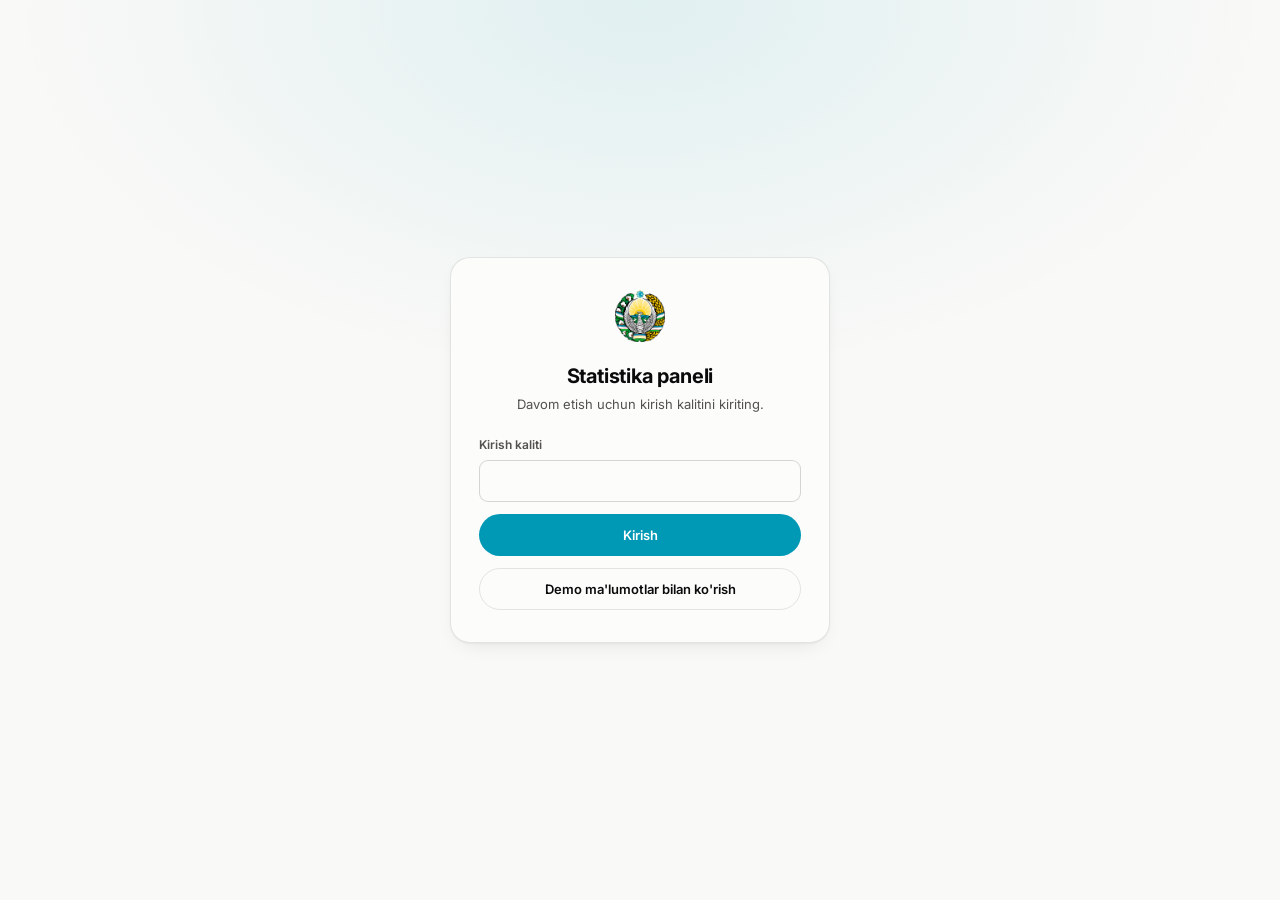
==== dashboard.html @ fc7d7a91 "Add dashboard HTML template for youth statistics panel" ====
<!DOCTYPE html>
<html lang="uz" data-theme="light">
<head>
  <meta charset="UTF-8" />
  <meta name="viewport" content="width=device-width, initial-scale=1.0" />
  <meta name="robots" content="noindex, nofollow" />
  <title>Statistika - Baliqchi tumani iqtidorli yoshlar</title>

  <link rel="preconnect" href="https://fonts.googleapis.com" />
  <link rel="preconnect" href="https://fonts.gstatic.com" crossorigin />
  <link href="https://fonts.googleapis.com/css2?family=Inter:wght@400;500;600;700&display=swap" rel="stylesheet" />

  <link rel="stylesheet" href="assets/dashboard.css" />
</head>
<body>

<!-- ================= KALIT SO'RASH ================= -->
<div id="gate" class="gate" hidden>
  <form id="gate-form" class="gate-card">
    <img src="assets/emblem-of-uzbekistan.png" alt="" class="gate-emblem" />
    <h1 class="gate-title">Statistika paneli</h1>
    <p class="gate-sub">Davom etish uchun kirish kalitini kiriting.</p>
    <label class="gate-label" for="gate-key">Kirish kaliti</label>
    <input id="gate-key" type="password" class="gate-input" autocomplete="current-password" required />
    <p id="gate-error" class="gate-error" hidden>Kalit noto'g'ri.</p>
    <button type="submit" class="btn btn-primary gate-btn">Kirish</button>
    <button type="button" id="gate-demo" class="btn btn-ghost gate-btn">Demo ma'lumotlar bilan ko'rish</button>
  </form>
</div>

<!-- ================= PANEL ================= -->
<div id="app" hidden>

  <header class="topbar">
    <div class="shell topbar-inner">
      <a class="brand" href="index.html">
        <img src="assets/emblem-of-uzbekistan.png" alt="" class="brand-emblem" />
        <span class="brand-text">
          <span class="brand-name">Baliqchi tumani hokimligi</span>
          <span class="brand-sub">Iqtidorli yoshlar - statistika</span>
        </span>
      </a>

      <div class="topbar-actions">
        <span id="demo-badge" class="badge badge-warn" hidden>
          <svg viewBox="0 0 24 24" aria-hidden="true"><path d="M12 9v4M12 17h.01M10.3 3.9 1.8 18a2 2 0 0 0 1.7 3h17a2 2 0 0 0 1.7-3L13.7 3.9a2 2 0 0 0-3.4 0z"/></svg>
          Demo ma'lumotlar
        </span>
        <span id="sync" class="sync" aria-live="polite"></span>
        <button id="refresh" class="btn btn-ghost btn-icon" title="Yangilash" aria-label="Ma'lumotlarni yangilash">
          <svg viewBox="0 0 24 24" aria-hidden="true"><path d="M21 12a9 9 0 1 1-2.64-6.36M21 3v6h-6"/></svg>
        </button>
        <button id="theme" class="btn btn-ghost btn-icon" title="Mavzu" aria-label="Yorug'/qorong'i mavzu">
          <svg class="icon-sun" viewBox="0 0 24 24" aria-hidden="true"><circle cx="12" cy="12" r="4.2"/><path d="M12 2v2.2M12 19.8V22M2 12h2.2M19.8 12H22M4.9 4.9l1.6 1.6M17.5 17.5l1.6 1.6M19.1 4.9l-1.6 1.6M6.5 17.5l-1.6 1.6"/></svg>
          <svg class="icon-moon" viewBox="0 0 24 24" aria-hidden="true"><path d="M20.5 14.3A8.5 8.5 0 0 1 9.7 3.5a8.5 8.5 0 1 0 10.8 10.8z"/></svg>
        </button>
      </div>
    </div>
  </header>

  <!-- ===== FILTRLAR: bitta qator, hamma narsani qamrab oladi ===== -->
  <div class="filterbar">
    <div class="shell filterbar-inner">
      <div class="filter-group filter-range" role="group" aria-label="Davr">
        <button class="chip" data-range="all" aria-pressed="true">Butun davr</button>
        <button class="chip" data-range="7" aria-pressed="false">7 kun</button>
        <button class="chip" data-range="30" aria-pressed="false">30 kun</button>
        <button class="chip" data-range="90" aria-pressed="false">90 kun</button>
        <button class="chip" data-range="mtd" aria-pressed="false">Shu oy</button>
      </div>

      <label class="field">
        <span class="field-label">Sertifikat</span>
        <select id="f-cert" class="select"><option value="">Hammasi</option></select>
      </label>

      <label class="field">
        <span class="field-label">Til</span>
        <select id="f-lang" class="select"><option value="">Hammasi</option></select>
      </label>

      <label class="field">
        <span class="field-label">Sinf</span>
        <select id="f-grade" class="select"><option value="">Hammasi</option></select>
      </label>

      <label class="field">
        <span class="field-label">Maktab</span>
        <select id="f-school" class="select"><option value="">Hammasi</option></select>
      </label>

      <label class="field field-search">
        <span class="field-label">Qidiruv</span>
        <input id="f-search" class="input" type="search" placeholder="Ism yoki telefon" />
      </label>

      <button id="f-reset" class="btn btn-ghost btn-reset" hidden>Filtrlarni tozalash</button>
    </div>
  </div>

  <main class="shell main">

    <!-- ===== HOLATLAR ===== -->
    <div id="state-loading" class="state" hidden>
      <div class="spinner" aria-hidden="true"></div>
      <p>Ma'lumotlar yuklanmoqda…</p>
    </div>

    <div id="state-error" class="state state-error" hidden>
      <svg viewBox="0 0 24 24" class="state-icon" aria-hidden="true"><circle cx="12" cy="12" r="10"/><path d="M12 7v6M12 16.5h.01"/></svg>
      <p class="state-title">Ma'lumotlarni olib bo'lmadi</p>
      <p id="error-detail" class="state-sub"></p>
      <div class="state-actions">
        <button id="error-retry" class="btn btn-primary">Qayta urinish</button>
        <button id="error-demo" class="btn btn-ghost">Demo ma'lumotlar</button>
      </div>
    </div>

    <div id="state-empty" class="state" hidden>
      <svg viewBox="0 0 24 24" class="state-icon" aria-hidden="true"><path d="M3 7h18M3 12h18M3 17h10"/></svg>
      <p class="state-title">Hozircha ariza yo'q</p>
      <p class="state-sub">Forma to'ldirilgach, natijalar shu yerda paydo bo'ladi.</p>
    </div>

    <div id="state-nomatch" class="state" hidden>
      <svg viewBox="0 0 24 24" class="state-icon" aria-hidden="true"><circle cx="11" cy="11" r="7"/><path d="M20 20l-3.5-3.5"/></svg>
      <p class="state-title">Filtrga mos ariza topilmadi</p>
      <p class="state-sub">Shartlarni kengaytirib ko'ring.</p>
    </div>

    <!-- ===== KONTENT ===== -->
    <div id="content" hidden>

      <!-- Hero + KPI -->
      <section class="kpi-row" aria-label="Asosiy ko'rsatkichlar">
        <div class="card hero-card">
          <p class="stat-label">Jami arizalar</p>
          <p id="hero-value" class="hero-figure">0</p>
          <p id="hero-note" class="stat-note"></p>
        </div>
        <div class="card stat-card">
          <p class="stat-label">Qamrab olingan maktablar</p>
          <p id="kpi-schools" class="stat-value">0</p>
          <p id="kpi-schools-note" class="stat-note"></p>
        </div>
        <div class="card stat-card">
          <p class="stat-label">So'nggi 7 kun</p>
          <p id="kpi-week" class="stat-value">0</p>
          <p id="kpi-week-note" class="stat-note"></p>
        </div>
        <div class="card stat-card">
          <p class="stat-label">Yuqori daraja (C1 / C2 / 7.0+ / 1500+)</p>
          <p id="kpi-high" class="stat-value">0</p>
          <p id="kpi-high-note" class="stat-note"></p>
        </div>
      </section>

      <!-- Dinamika -->
      <section class="card chart-card chart-wide" data-chart="trend">
        <header class="card-head">
          <div>
            <h2 class="card-title">Arizalar dinamikasi</h2>
            <p id="trend-sub" class="card-sub"></p>
          </div>
          <div class="seg" role="group" aria-label="Ko'rinish">
            <button class="seg-btn is-active" data-view="chart">Grafik</button>
            <button class="seg-btn" data-view="table">Jadval</button>
          </div>
        </header>
        <div class="card-body"><div class="viz" data-viz="trend"></div></div>
      </section>

      <div class="grid-2">
        <!-- Sertifikat turi -->
        <section class="card chart-card" data-chart="cert">
          <header class="card-head">
            <div>
              <h2 class="card-title">Sertifikat turlari</h2>
              <p class="card-sub">Arizalarning turlar bo'yicha ulushi</p>
            </div>
            <div class="seg" role="group" aria-label="Ko'rinish">
              <button class="seg-btn is-active" data-view="chart">Grafik</button>
              <button class="seg-btn" data-view="table">Jadval</button>
            </div>
          </header>
          <div class="card-body"><div class="viz" data-viz="cert"></div></div>
        </section>

        <!-- Xorijiy tillar -->
        <section class="card chart-card" data-chart="lang">
          <header class="card-head">
            <div>
              <h2 class="card-title">Xorijiy tillar</h2>
              <p class="card-sub">Arizalar soni bo'yicha</p>
            </div>
            <div class="seg" role="group" aria-label="Ko'rinish">
              <button class="seg-btn is-active" data-view="chart">Grafik</button>
              <button class="seg-btn" data-view="table">Jadval</button>
            </div>
          </header>
          <div class="card-body"><div class="viz" data-viz="lang"></div></div>
        </section>

        <!-- Sinflar -->
        <section class="card chart-card" data-chart="grade">
          <header class="card-head">
            <div>
              <h2 class="card-title">Sinflar kesimida</h2>
              <p class="card-sub">Har bir sinfdagi arizalar soni</p>
            </div>
            <div class="seg" role="group" aria-label="Ko'rinish">
              <button class="seg-btn is-active" data-view="chart">Grafik</button>
              <button class="seg-btn" data-view="table">Jadval</button>
            </div>
          </header>
          <div class="card-body"><div class="viz" data-viz="grade"></div></div>
        </section>

        <!-- Maktablar -->
        <section class="card chart-card" data-chart="school">
          <header class="card-head">
            <div>
              <h2 class="card-title">Eng faol maktablar</h2>
              <p class="card-sub">Birinchi 10 ta</p>
            </div>
            <div class="seg" role="group" aria-label="Ko'rinish">
              <button class="seg-btn is-active" data-view="chart">Grafik</button>
              <button class="seg-btn" data-view="table">Jadval</button>
            </div>
          </header>
          <div class="card-body"><div class="viz" data-viz="school"></div></div>
        </section>
      </div>

      <!-- Natijalar: kichik multipl - shkalalar har xil, shuning uchun alohida -->
      <section class="card chart-card chart-wide" data-chart="result">
        <header class="card-head">
          <div>
            <h2 class="card-title">Natijalar taqsimoti</h2>
            <p class="card-sub">Shkalalar har xil bo'lgani uchun har bir sertifikat turi alohida</p>
          </div>
          <div class="seg" role="group" aria-label="Ko'rinish">
            <button class="seg-btn is-active" data-view="chart">Grafik</button>
            <button class="seg-btn" data-view="table">Jadval</button>
          </div>
        </header>
        <div class="card-body"><div class="viz viz-multiples" data-viz="result"></div></div>
      </section>

      <!-- Arizalar jadvali -->
      <section class="card table-card">
        <header class="card-head">
          <div>
            <h2 class="card-title">Arizalar ro'yxati</h2>
            <p id="table-sub" class="card-sub"></p>
          </div>
          <div class="card-head-actions">
            <label class="toggle">
              <input id="mask-phones" type="checkbox" checked />
              <span>Telefonlarni yashirish</span>
            </label>
            <button id="export-csv" class="btn btn-ghost">
              <svg viewBox="0 0 24 24" aria-hidden="true"><path d="M12 3v12M7 11l5 5 5-5M4 20h16"/></svg>
              CSV
            </button>
          </div>
        </header>
        <div class="table-scroll">
          <table class="data-table">
            <thead>
              <tr>
                <th><button class="th-sort" data-sort="ts">Sana<span class="sort-caret"></span></button></th>
                <th><button class="th-sort" data-sort="school">Maktab<span class="sort-caret"></span></button></th>
                <th><button class="th-sort" data-sort="grade">Sinf<span class="sort-caret"></span></button></th>
                <th><button class="th-sort" data-sort="fish">Ismi-sharifi<span class="sort-caret"></span></button></th>
                <th><button class="th-sort" data-sort="language">Til<span class="sort-caret"></span></button></th>
                <th><button class="th-sort" data-sort="certType">Sertifikat<span class="sort-caret"></span></button></th>
                <th><button class="th-sort" data-sort="result">Natija<span class="sort-caret"></span></button></th>
                <th><button class="th-sort" data-sort="certDate">Berilgan<span class="sort-caret"></span></button></th>
                <th>Telefon</th>
              </tr>
            </thead>
            <tbody id="table-body"></tbody>
          </table>
        </div>
        <footer class="table-foot">
          <span id="page-info" class="muted"></span>
          <div class="pager">
            <button id="page-prev" class="btn btn-ghost btn-icon" aria-label="Oldingi sahifa">
              <svg viewBox="0 0 24 24" aria-hidden="true"><path d="M15 18l-6-6 6-6"/></svg>
            </button>
            <button id="page-next" class="btn btn-ghost btn-icon" aria-label="Keyingi sahifa">
              <svg viewBox="0 0 24 24" aria-hidden="true"><path d="M9 6l6 6-6 6"/></svg>
            </button>
          </div>
        </footer>
      </section>

      <p class="footnote">
        Ma'lumotlar Google Sheets'dagi "Arizalar" sahifasidan olinadi.
        Sahifa shaxsiy ma'lumotlarni ko'rsatadi - ochiq internetda joylashtirmang.
      </p>
    </div>
  </main>
</div>

<div id="tooltip" class="tooltip" role="status" aria-live="polite" hidden></div>

<script src="assets/dashboard.js"></script>
</body>
</html>
---- assets/dashboard.css ----
/* ============================================================
   Statistika paneli - dizayn tokenlari
   Ma'lumot ranglari validatsiyadan o'tgan palitradan olingan
   (dataviz: slot 1/2/3 - barcha juftliklar ikkala mavzuda PASS).
   Brend ko'kimtiri (#0099B5) faqat chrome uchun: u slot-1 ko'k bilan
   yonma-yon qo'yilganda ajratib bo'lmaydi (normal-vision dE 11.6).
   ============================================================ */

:root {
  color-scheme: light;

  --surface-1: #fcfcfb;          /* kartalar */
  --surface-2: #f9f9f7;          /* sahifa foni */
  --surface-3: #f2f2ef;          /* ichki bloklar */

  --text-primary: #0b0b0b;
  --text-secondary: #52514e;
  --text-muted: #898781;

  --grid: #e1e0d9;
  --axis: #c3c2b7;
  --border: rgba(11, 11, 11, 0.10);
  --border-strong: rgba(11, 11, 11, 0.16);

  --series-1: #2a78d6;           /* CEFR */
  --series-2: #eb6834;           /* IELTS */
  --series-3: #1baf7a;           /* SAT */
  --series-de: #c3c2b7;          /* kontekst / "Boshqa" */

  --accent: #0099b5;             /* brend - faqat chrome */
  --accent-ink: #00758b;
  --warn: #fab219;
  --danger: #d03b3b;

  --shadow: 0 1px 2px rgba(11, 11, 11, .04), 0 8px 24px -12px rgba(11, 11, 11, .14);
  --radius: 14px;
  --radius-sm: 9px;

  --font: 'Inter', system-ui, -apple-system, 'Segoe UI', sans-serif;
}

/* Qorong'i mavzu: bir xil sakkiz rangning qorong'i yuza uchun qadamlari */
@media (prefers-color-scheme: dark) {
  :root:where(:not([data-theme="light"])) {
    color-scheme: dark;
    --surface-1: #1a1a19;
    --surface-2: #0d0d0d;
    --surface-3: #232321;
    --text-primary: #ffffff;
    --text-secondary: #c3c2b7;
    --text-muted: #898781;
    --grid: #2c2c2a;
    --axis: #383835;
    --border: rgba(255, 255, 255, 0.10);
    --border-strong: rgba(255, 255, 255, 0.18);
    --series-1: #3987e5;
    --series-2: #d95926;
    --series-3: #199e70;
    --series-de: #4a4a46;
    --accent: #2bb8d4;
    --accent-ink: #7ad4e6;
    --shadow: 0 1px 2px rgba(0, 0, 0, .4), 0 8px 24px -12px rgba(0, 0, 0, .6);
  }
}
:root[data-theme="dark"] {
  color-scheme: dark;
  --surface-1: #1a1a19;
  --surface-2: #0d0d0d;
  --surface-3: #232321;
  --text-primary: #ffffff;
  --text-secondary: #c3c2b7;
  --text-muted: #898781;
  --grid: #2c2c2a;
  --axis: #383835;
  --border: rgba(255, 255, 255, 0.10);
  --border-strong: rgba(255, 255, 255, 0.18);
  --series-1: #3987e5;
  --series-2: #d95926;
  --series-3: #199e70;
  --series-de: #4a4a46;
  --accent: #2bb8d4;
  --accent-ink: #7ad4e6;
  --shadow: 0 1px 2px rgba(0, 0, 0, .4), 0 8px 24px -12px rgba(0, 0, 0, .6);
}

* { box-sizing: border-box; }

html { -webkit-text-size-adjust: 100%; }

body {
  margin: 0;
  font-family: var(--font);
  background: var(--surface-2);
  color: var(--text-primary);
  -webkit-font-smoothing: antialiased;
  font-size: 14px;
  line-height: 1.5;
}

[hidden] { display: none !important; }

.shell {
  max-width: 1360px;
  margin: 0 auto;
  padding-inline: 16px;
}

.muted { color: var(--text-muted); }

/* ---------- Tugmalar ---------- */
.btn {
  display: inline-flex;
  align-items: center;
  justify-content: center;
  gap: 7px;
  height: 36px;
  padding: 0 14px;
  border-radius: 999px;
  border: 1px solid var(--border);
  background: var(--surface-1);
  color: var(--text-primary);
  font: inherit;
  font-weight: 600;
  font-size: 13px;
  cursor: pointer;
  transition: background 140ms, border-color 140ms, color 140ms;
  white-space: nowrap;
}
.btn:hover { border-color: var(--border-strong); background: var(--surface-3); }
.btn:focus-visible { outline: 2px solid var(--accent); outline-offset: 2px; }
.btn svg { width: 15px; height: 15px; fill: none; stroke: currentColor; stroke-width: 2; stroke-linecap: round; stroke-linejoin: round; }

.btn-primary { background: var(--accent); border-color: transparent; color: #fff; }
.btn-primary:hover { background: var(--accent-ink); border-color: transparent; }
:root[data-theme="dark"] .btn-primary { color: #06282f; }

.btn-ghost { background: transparent; }
.btn-icon { width: 36px; padding: 0; }

/* ---------- Kirish ekrani ---------- */
.gate {
  min-height: 100dvh;
  display: grid;
  place-items: center;
  padding: 24px 16px;
  background:
    radial-gradient(ellipse 70% 60% at 50% 0%, color-mix(in srgb, var(--accent) 10%, transparent), transparent 70%),
    var(--surface-2);
}
.gate-card {
  width: 100%;
  max-width: 380px;
  background: var(--surface-1);
  border: 1px solid var(--border);
  border-radius: 20px;
  box-shadow: var(--shadow);
  padding: 32px 28px;
  text-align: center;
}
.gate-emblem { width: 52px; height: 52px; object-fit: contain; }
.gate-title { margin: 14px 0 4px; font-size: 20px; font-weight: 700; letter-spacing: -.01em; }
.gate-sub { margin: 0 0 22px; color: var(--text-secondary); font-size: 13px; }
.gate-label { display: block; text-align: left; font-size: 12px; font-weight: 600; color: var(--text-secondary); margin-bottom: 6px; }
.gate-input {
  width: 100%; height: 42px; padding: 0 14px;
  border: 1px solid var(--border-strong); border-radius: var(--radius-sm);
  background: var(--surface-1); color: var(--text-primary); font: inherit;
}
.gate-input:focus { outline: none; border-color: var(--accent); box-shadow: 0 0 0 4px color-mix(in srgb, var(--accent) 16%, transparent); }
.gate-error { margin: 10px 0 0; color: var(--danger); font-size: 12.5px; font-weight: 600; text-align: left; }
.gate-btn { width: 100%; height: 42px; margin-top: 12px; }

/* ---------- Yuqori panel ---------- */
.topbar {
  position: sticky; top: 0; z-index: 30;
  background: color-mix(in srgb, var(--surface-1) 88%, transparent);
  backdrop-filter: blur(10px);
  border-bottom: 1px solid var(--border);
}
.topbar-inner { height: 60px; display: flex; align-items: center; justify-content: space-between; gap: 16px; }
.brand { display: flex; align-items: center; gap: 11px; text-decoration: none; color: inherit; min-width: 0; }
.brand-emblem { width: 34px; height: 34px; object-fit: contain; flex: none; }
.brand-text { display: flex; flex-direction: column; min-width: 0; }
.brand-name { font-weight: 700; font-size: 13.5px; letter-spacing: -.01em; white-space: nowrap; overflow: hidden; text-overflow: ellipsis; }
.brand-sub { font-size: 11.5px; color: var(--accent-ink); font-weight: 600; white-space: nowrap; overflow: hidden; text-overflow: ellipsis; }
.topbar-actions { display: flex; align-items: center; gap: 8px; flex: none; }
.sync { font-size: 12px; color: var(--text-muted); font-variant-numeric: tabular-nums; }

.badge {
  display: inline-flex; align-items: center; gap: 5px;
  height: 26px; padding: 0 10px; border-radius: 999px;
  font-size: 11.5px; font-weight: 700;
}
.badge svg { width: 13px; height: 13px; fill: none; stroke: currentColor; stroke-width: 2; stroke-linecap: round; stroke-linejoin: round; }
.badge-warn { background: color-mix(in srgb, var(--warn) 20%, transparent); color: var(--text-primary); }

/* ---------- Filtrlar ---------- */
.filterbar {
  position: sticky; top: 60px; z-index: 20;
  background: color-mix(in srgb, var(--surface-2) 92%, transparent);
  backdrop-filter: blur(10px);
  border-bottom: 1px solid var(--border);
}
.filterbar-inner {
  display: flex; align-items: flex-end; gap: 10px;
  padding-block: 11px;
  overflow-x: auto;
  scrollbar-width: thin;
}
.filter-group { display: flex; gap: 4px; padding: 3px; background: var(--surface-3); border-radius: 999px; flex: none; }
.chip {
  height: 28px; padding: 0 12px; border: none; border-radius: 999px;
  background: transparent; color: var(--text-secondary);
  font: inherit; font-size: 12.5px; font-weight: 600; cursor: pointer;
  white-space: nowrap; transition: background 140ms, color 140ms;
}
.chip:hover { color: var(--text-primary); }
.chip[aria-pressed="true"] { background: var(--surface-1); color: var(--text-primary); box-shadow: 0 1px 2px rgba(0,0,0,.08); }
.chip:focus-visible { outline: 2px solid var(--accent); outline-offset: 1px; }

.field { display: flex; flex-direction: column; gap: 3px; flex: none; }
.field-label { font-size: 11px; font-weight: 600; color: var(--text-muted); padding-left: 2px; }
.select, .input {
  height: 34px; padding: 0 10px; min-width: 118px;
  border: 1px solid var(--border); border-radius: var(--radius-sm);
  background: var(--surface-1); color: var(--text-primary);
  font: inherit; font-size: 13px;
}
.select:focus, .input:focus { outline: none; border-color: var(--accent); box-shadow: 0 0 0 3px color-mix(in srgb, var(--accent) 14%, transparent); }
.field-search .input { min-width: 180px; }
.btn-reset { margin-left: auto; flex: none; }

/* ---------- Asosiy maydon ---------- */
.main { padding-block: 20px 48px; display: flex; flex-direction: column; }

.card {
  background: var(--surface-1);
  border: 1px solid var(--border);
  border-radius: var(--radius);
  box-shadow: var(--shadow);
}

.kpi-row {
  display: grid;
  grid-template-columns: 1.4fr 1fr 1fr 1fr;
  gap: 14px;
  margin-bottom: 14px;
}
.hero-card, .stat-card { padding: 18px 20px; display: flex; flex-direction: column; justify-content: center; }
.stat-label { margin: 0; font-size: 12.5px; font-weight: 600; color: var(--text-secondary); }
.hero-figure { margin: 6px 0 0; font-size: 52px; line-height: 1.02; font-weight: 700; letter-spacing: -.03em; }
.stat-value { margin: 4px 0 0; font-size: 30px; line-height: 1.1; font-weight: 700; letter-spacing: -.02em; }
.stat-note { margin: 5px 0 0; font-size: 12px; color: var(--text-muted); }

.grid-2 { display: grid; grid-template-columns: 1fr 1fr; align-items: start; gap: 14px; margin-bottom: 14px; }
.chart-card { display: flex; flex-direction: column; }
.chart-wide { margin-bottom: 14px; }

.card-head {
  display: flex; align-items: flex-start; justify-content: space-between; gap: 14px;
  padding: 16px 20px 10px;
}
.card-title { margin: 0; font-size: 14.5px; font-weight: 700; letter-spacing: -.01em; }
.card-sub { margin: 3px 0 0; font-size: 12px; color: var(--text-muted); }
.card-head-actions { display: flex; align-items: center; gap: 10px; flex: none; }
.card-body { padding: 0 20px 18px; flex: 1; }

.seg { display: flex; gap: 2px; padding: 2px; background: var(--surface-3); border-radius: 999px; flex: none; }
.seg-btn {
  height: 25px; padding: 0 11px; border: none; border-radius: 999px;
  background: transparent; color: var(--text-muted);
  font: inherit; font-size: 11.5px; font-weight: 600; cursor: pointer;
}
.seg-btn.is-active { background: var(--surface-1); color: var(--text-primary); box-shadow: 0 1px 2px rgba(0,0,0,.08); }
.seg-btn:focus-visible { outline: 2px solid var(--accent); outline-offset: 1px; }

.toggle { display: inline-flex; align-items: center; gap: 7px; font-size: 12.5px; color: var(--text-secondary); cursor: pointer; user-select: none; }
.toggle input { accent-color: var(--accent); width: 15px; height: 15px; }

/* ---------- Grafik maydoni ---------- */
.viz { width: 100%; }
.viz svg { display: block; width: 100%; overflow: visible; }
.viz-multiples { display: grid; grid-template-columns: repeat(3, 1fr); gap: 20px; }

.legend { display: flex; flex-wrap: wrap; gap: 6px 16px; margin-top: 12px; }
.legend-item { display: inline-flex; align-items: center; gap: 7px; font-size: 12px; color: var(--text-secondary); }
.legend-key { width: 11px; height: 11px; border-radius: 3px; flex: none; }
.legend-key.is-line { width: 14px; height: 2.5px; border-radius: 2px; }
.legend-value { color: var(--text-primary); font-weight: 600; font-variant-numeric: tabular-nums; }

.mark { transition: opacity 120ms; }
.mark-hit { fill: transparent; cursor: default; }
.viz.is-hovering .mark { opacity: .45; }
.viz.is-hovering .mark.is-hot { opacity: 1; }

.axis-text { font-size: 11px; fill: var(--text-muted); font-variant-numeric: tabular-nums; }
.label-text { font-size: 11.5px; fill: var(--text-secondary); }
.value-text { font-size: 11.5px; fill: var(--text-primary); font-weight: 600; font-variant-numeric: tabular-nums; }
.inset-text { font-size: 11.5px; font-weight: 600; }
.gridline { stroke: var(--grid); stroke-width: 1; }
.baseline { stroke: var(--axis); stroke-width: 1; }
.crosshair { stroke: var(--axis); stroke-width: 1; }

.mini-title { font-size: 12px; font-weight: 700; margin: 0 0 2px; display: flex; align-items: center; gap: 6px; }
.mini-sub { font-size: 11.5px; color: var(--text-muted); margin: 0 0 8px; font-variant-numeric: tabular-nums; }
.mini-empty { font-size: 12px; color: var(--text-muted); padding: 18px 0; }

/* ---------- Tooltip ---------- */
.tooltip {
  position: fixed; z-index: 60; pointer-events: none;
  background: var(--surface-1);
  border: 1px solid var(--border-strong);
  border-radius: 10px;
  box-shadow: 0 4px 16px rgba(0,0,0,.16);
  padding: 9px 11px;
  font-size: 12px;
  min-width: 128px;
  transition: opacity 90ms;
}
.tt-title { font-weight: 700; margin-bottom: 6px; color: var(--text-primary); }
.tt-row { display: flex; align-items: baseline; gap: 8px; margin-top: 3px; }
.tt-key { width: 12px; height: 2.5px; border-radius: 2px; flex: none; transform: translateY(-3px); }
.tt-value { font-weight: 700; font-variant-numeric: tabular-nums; color: var(--text-primary); }
.tt-name { color: var(--text-secondary); }

/* ---------- Jadvallar ---------- */
.mini-table { width: 100%; border-collapse: collapse; font-size: 12.5px; }
.mini-table th {
  text-align: left; font-weight: 600; color: var(--text-muted);
  padding: 7px 10px; border-bottom: 1px solid var(--grid); font-size: 11.5px;
}
.mini-table td { padding: 7px 10px; border-bottom: 1px solid var(--grid); }
.mini-table tr:last-child td { border-bottom: none; }
.mini-table .num { text-align: right; font-variant-numeric: tabular-nums; }
.mini-table .swatch { display: inline-block; width: 9px; height: 9px; border-radius: 2px; margin-right: 7px; vertical-align: baseline; }

.table-card { overflow: hidden; }
.table-scroll { overflow-x: auto; }
.data-table { width: 100%; border-collapse: collapse; font-size: 13px; }
.data-table th { text-align: left; background: var(--surface-3); border-block: 1px solid var(--border); white-space: nowrap; }
.th-sort {
  display: inline-flex; align-items: center; gap: 5px;
  width: 100%; padding: 9px 14px; border: none; background: none;
  font: inherit; font-size: 11.5px; font-weight: 700; color: var(--text-secondary);
  text-transform: uppercase; letter-spacing: .03em; cursor: pointer;
}
.th-sort:hover { color: var(--text-primary); }
.th-sort:focus-visible { outline: 2px solid var(--accent); outline-offset: -2px; }
.sort-caret { width: 0; height: 0; border-inline: 3.5px solid transparent; opacity: 0; }
.th-sort[data-dir="asc"] .sort-caret { border-bottom: 5px solid currentColor; opacity: 1; }
.th-sort[data-dir="desc"] .sort-caret { border-top: 5px solid currentColor; opacity: 1; }
.data-table td { padding: 10px 14px; border-bottom: 1px solid var(--grid); white-space: nowrap; }
.data-table tbody tr:hover { background: var(--surface-3); }
.data-table tbody tr:last-child td { border-bottom: none; }
.cell-name { white-space: normal; min-width: 210px; font-weight: 500; }
.cell-num { font-variant-numeric: tabular-nums; }
.cell-phone { font-variant-numeric: tabular-nums; color: var(--text-secondary); }

.pill {
  display: inline-flex; align-items: center; gap: 6px;
  height: 22px; padding: 0 9px; border-radius: 999px;
  background: var(--surface-3); font-size: 11.5px; font-weight: 600;
}
.pill-dot { width: 7px; height: 7px; border-radius: 50%; flex: none; }

.table-foot { display: flex; align-items: center; justify-content: space-between; gap: 12px; padding: 11px 16px; border-top: 1px solid var(--border); }
.pager { display: flex; gap: 6px; }
.btn:disabled { opacity: .4; cursor: default; }

/* ---------- Holatlar ---------- */
.state { text-align: center; padding: 64px 20px; color: var(--text-secondary); }
.state-icon { width: 34px; height: 34px; fill: none; stroke: var(--text-muted); stroke-width: 1.6; stroke-linecap: round; stroke-linejoin: round; }
.state-title { margin: 12px 0 4px; font-size: 15px; font-weight: 700; color: var(--text-primary); }
.state-sub { margin: 0; font-size: 13px; }
.state-actions { display: flex; gap: 8px; justify-content: center; margin-top: 18px; }
.state-error .state-icon { stroke: var(--danger); }

.spinner {
  width: 26px; height: 26px; margin: 0 auto;
  border: 2.5px solid var(--grid); border-top-color: var(--accent);
  border-radius: 50%; animation: spin 700ms linear infinite;
}
@keyframes spin { to { transform: rotate(360deg); } }

/* Qayta yuklanganda oldingi ko'rinish saqlanadi - skeleton yo'q */
#content.is-stale { opacity: .55; transition: opacity 160ms; }

.footnote { margin: 22px 0 0; font-size: 12px; color: var(--text-muted); text-align: center; }

/* ---------- Mavzu ikonkalari ---------- */
#theme .icon-moon { display: none; }
:root[data-theme="dark"] #theme .icon-sun { display: none; }
:root[data-theme="dark"] #theme .icon-moon { display: block; }
@media (prefers-color-scheme: dark) {
  :root:where(:not([data-theme="light"])) #theme .icon-sun { display: none; }
  :root:where(:not([data-theme="light"])) #theme .icon-moon { display: block; }
}

/* ---------- Moslashuvchanlik ---------- */
@media (max-width: 1080px) {
  .kpi-row { grid-template-columns: 1fr 1fr; }
  .viz-multiples { grid-template-columns: 1fr; gap: 24px; }
}
@media (max-width: 760px) {
  .grid-2 { grid-template-columns: 1fr; }
  .kpi-row { grid-template-columns: 1fr; }
  .hero-figure { font-size: 44px; }
  .filterbar { position: static; }
  .topbar { position: static; }
  .brand-name, .brand-sub { max-width: 42vw; }
  .card-head { flex-direction: column; gap: 10px; }
  .card-head-actions { width: 100%; justify-content: space-between; }
}

@media (prefers-reduced-motion: reduce) {
  * { animation-duration: .01ms !important; transition-duration: .01ms !important; }
}

@media print {
  .topbar, .filterbar, .seg, .card-head-actions, .table-foot, .btn { display: none !important; }
  body { background: #fff; }
  .card { break-inside: avoid; box-shadow: none; }
}
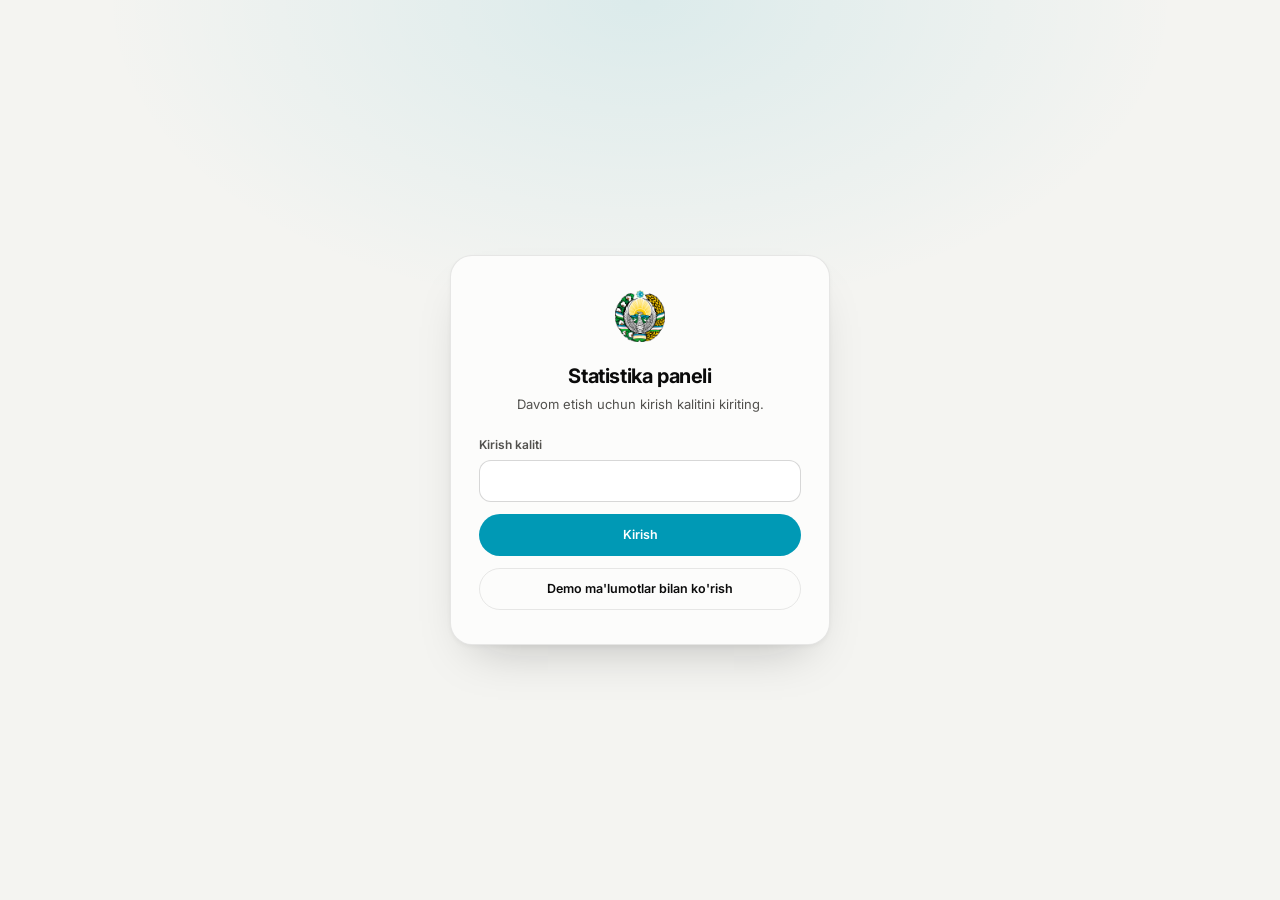
==== commit 41112587: "feat: add specialized school option and update translations" ====
--- a/dashboard.html
+++ b/dashboard.html
@@ -4,17 +4,17 @@
   <meta charset="UTF-8" />
   <meta name="viewport" content="width=device-width, initial-scale=1.0" />
   <meta name="robots" content="noindex, nofollow" />
-  <title>Statistika - Baliqchi tumani iqtidorli yoshlar</title>
+  <title>Statistika - Baliqchi tumani hokimligi</title>
 
   <link rel="preconnect" href="https://fonts.googleapis.com" />
   <link rel="preconnect" href="https://fonts.gstatic.com" crossorigin />
-  <link href="https://fonts.googleapis.com/css2?family=Inter:wght@400;500;600;700&display=swap" rel="stylesheet" />
+  <link href="https://fonts.googleapis.com/css2?family=Inter:wght@400;500;600;700;800&display=swap" rel="stylesheet" />
 
   <link rel="stylesheet" href="assets/dashboard.css" />
 </head>
 <body>
 
-<!-- ================= KALIT SO'RASH ================= -->
+<!-- ================= KIRISH ================= -->
 <div id="gate" class="gate" hidden>
   <form id="gate-form" class="gate-card">
     <img src="assets/emblem-of-uzbekistan.png" alt="" class="gate-emblem" />
@@ -37,14 +37,14 @@
         <img src="assets/emblem-of-uzbekistan.png" alt="" class="brand-emblem" />
         <span class="brand-text">
           <span class="brand-name">Baliqchi tumani hokimligi</span>
-          <span class="brand-sub">Iqtidorli yoshlar - statistika</span>
+          <span class="brand-sub">Statistika paneli</span>
         </span>
       </a>
 
       <div class="topbar-actions">
         <span id="demo-badge" class="badge badge-warn" hidden>
           <svg viewBox="0 0 24 24" aria-hidden="true"><path d="M12 9v4M12 17h.01M10.3 3.9 1.8 18a2 2 0 0 0 1.7 3h17a2 2 0 0 0 1.7-3L13.7 3.9a2 2 0 0 0-3.4 0z"/></svg>
-          Demo ma'lumotlar
+          Demo
         </span>
         <span id="sync" class="sync" aria-live="polite"></span>
         <button id="refresh" class="btn btn-ghost btn-icon" title="Yangilash" aria-label="Ma'lumotlarni yangilash">
@@ -56,9 +56,34 @@
         </button>
       </div>
     </div>
+
+    <!-- Manba tanlash -->
+    <div class="shell">
+      <nav class="views" role="tablist" aria-label="Ma'lumot manbai">
+        <button class="view-btn is-active" role="tab" aria-selected="true" data-view="overview">
+          <svg viewBox="0 0 24 24" aria-hidden="true"><rect x="3" y="3" width="7" height="9" rx="1.5"/><rect x="14" y="3" width="7" height="5" rx="1.5"/><rect x="14" y="12" width="7" height="9" rx="1.5"/><rect x="3" y="16" width="7" height="5" rx="1.5"/></svg>
+          <span>Umumiy</span>
+        </button>
+        <button class="view-btn" role="tab" aria-selected="false" data-view="applications">
+          <svg viewBox="0 0 24 24" aria-hidden="true"><path d="M14 2H6a2 2 0 0 0-2 2v16a2 2 0 0 0 2 2h12a2 2 0 0 0 2-2V8z"/><path d="M14 2v6h6M9 13h6M9 17h4"/></svg>
+          <span>Arizalar</span>
+          <b class="view-count" data-count="applications">0</b>
+        </button>
+        <button class="view-btn" role="tab" aria-selected="false" data-view="youth">
+          <svg viewBox="0 0 24 24" aria-hidden="true"><path d="M12 2 2 7l10 5 10-5z"/><path d="M6 12v5c3 2.6 9 2.6 12 0v-5"/></svg>
+          <span>Yoshlar</span>
+          <b class="view-count" data-count="youth">0</b>
+        </button>
+        <button class="view-btn" role="tab" aria-selected="false" data-view="centers">
+          <svg viewBox="0 0 24 24" aria-hidden="true"><path d="M3 21h18M5 21V7l7-4 7 4v14"/><path d="M9 21v-6h6v6"/></svg>
+          <span>Markazlar</span>
+          <b class="view-count" data-count="centers">0</b>
+        </button>
+      </nav>
+    </div>
   </header>
 
-  <!-- ===== FILTRLAR: bitta qator, hamma narsani qamrab oladi ===== -->
+  <!-- ===== FILTRLAR ===== -->
   <div class="filterbar">
     <div class="shell filterbar-inner">
       <div class="filter-group filter-range" role="group" aria-label="Davr">
@@ -69,32 +94,46 @@
         <button class="chip" data-range="mtd" aria-pressed="false">Shu oy</button>
       </div>
 
-      <label class="field">
+      <label class="field" data-for="applications youth">
         <span class="field-label">Sertifikat</span>
         <select id="f-cert" class="select"><option value="">Hammasi</option></select>
       </label>
 
-      <label class="field">
+      <label class="field" data-for="applications youth">
         <span class="field-label">Til</span>
         <select id="f-lang" class="select"><option value="">Hammasi</option></select>
       </label>
 
-      <label class="field">
+      <label class="field" data-for="applications youth">
         <span class="field-label">Sinf</span>
         <select id="f-grade" class="select"><option value="">Hammasi</option></select>
       </label>
 
-      <label class="field">
+      <label class="field" data-for="applications youth">
         <span class="field-label">Maktab</span>
         <select id="f-school" class="select"><option value="">Hammasi</option></select>
       </label>
 
+      <label class="field" data-for="youth">
+        <span class="field-label">Markaz</span>
+        <select id="f-center" class="select"><option value="">Hammasi</option></select>
+      </label>
+
+      <label class="field" data-for="youth">
+        <span class="field-label">Reyestr</span>
+        <select id="f-social" class="select">
+          <option value="">Hammasi</option>
+          <option value="Ha">Ha</option>
+          <option value="Yo'q">Yo'q</option>
+        </select>
+      </label>
+
       <label class="field field-search">
         <span class="field-label">Qidiruv</span>
-        <input id="f-search" class="input" type="search" placeholder="Ism yoki telefon" />
-      </label>
-
-      <button id="f-reset" class="btn btn-ghost btn-reset" hidden>Filtrlarni tozalash</button>
+        <input id="f-search" class="input" type="search" placeholder="Nomi yoki telefon" />
+      </label>
+
+      <button id="f-reset" class="btn btn-ghost btn-reset" hidden>Tozalash</button>
     </div>
   </div>
 
@@ -118,144 +157,42 @@
 
     <div id="state-empty" class="state" hidden>
       <svg viewBox="0 0 24 24" class="state-icon" aria-hidden="true"><path d="M3 7h18M3 12h18M3 17h10"/></svg>
-      <p class="state-title">Hozircha ariza yo'q</p>
+      <p class="state-title">Bu sahifada hali yozuv yo'q</p>
       <p class="state-sub">Forma to'ldirilgach, natijalar shu yerda paydo bo'ladi.</p>
     </div>
 
     <div id="state-nomatch" class="state" hidden>
       <svg viewBox="0 0 24 24" class="state-icon" aria-hidden="true"><circle cx="11" cy="11" r="7"/><path d="M20 20l-3.5-3.5"/></svg>
-      <p class="state-title">Filtrga mos ariza topilmadi</p>
+      <p class="state-title">Filtrga mos yozuv topilmadi</p>
       <p class="state-sub">Shartlarni kengaytirib ko'ring.</p>
     </div>
 
     <!-- ===== KONTENT ===== -->
     <div id="content" hidden>
 
-      <!-- Hero + KPI -->
-      <section class="kpi-row" aria-label="Asosiy ko'rsatkichlar">
-        <div class="card hero-card">
-          <p class="stat-label">Jami arizalar</p>
+      <section class="hero-row" aria-label="Asosiy ko'rsatkichlar">
+        <div class="hero-card">
+          <div class="hero-head">
+            <p id="hero-label" class="hero-label">Jami</p>
+            <span id="hero-chip" class="chip-stat" hidden></span>
+          </div>
           <p id="hero-value" class="hero-figure">0</p>
-          <p id="hero-note" class="stat-note"></p>
+          <p id="hero-note" class="hero-note"></p>
+          <div id="hero-spark" class="hero-spark"></div>
         </div>
-        <div class="card stat-card">
-          <p class="stat-label">Qamrab olingan maktablar</p>
-          <p id="kpi-schools" class="stat-value">0</p>
-          <p id="kpi-schools-note" class="stat-note"></p>
-        </div>
-        <div class="card stat-card">
-          <p class="stat-label">So'nggi 7 kun</p>
-          <p id="kpi-week" class="stat-value">0</p>
-          <p id="kpi-week-note" class="stat-note"></p>
-        </div>
-        <div class="card stat-card">
-          <p class="stat-label">Yuqori daraja (C1 / C2 / 7.0+ / 1500+)</p>
-          <p id="kpi-high" class="stat-value">0</p>
-          <p id="kpi-high-note" class="stat-note"></p>
-        </div>
+        <div id="kpi-grid" class="kpi-grid"></div>
       </section>
 
-      <!-- Dinamika -->
-      <section class="card chart-card chart-wide" data-chart="trend">
-        <header class="card-head">
-          <div>
-            <h2 class="card-title">Arizalar dinamikasi</h2>
-            <p id="trend-sub" class="card-sub"></p>
-          </div>
-          <div class="seg" role="group" aria-label="Ko'rinish">
-            <button class="seg-btn is-active" data-view="chart">Grafik</button>
-            <button class="seg-btn" data-view="table">Jadval</button>
-          </div>
-        </header>
-        <div class="card-body"><div class="viz" data-viz="trend"></div></div>
-      </section>
-
-      <div class="grid-2">
-        <!-- Sertifikat turi -->
-        <section class="card chart-card" data-chart="cert">
-          <header class="card-head">
-            <div>
-              <h2 class="card-title">Sertifikat turlari</h2>
-              <p class="card-sub">Arizalarning turlar bo'yicha ulushi</p>
-            </div>
-            <div class="seg" role="group" aria-label="Ko'rinish">
-              <button class="seg-btn is-active" data-view="chart">Grafik</button>
-              <button class="seg-btn" data-view="table">Jadval</button>
-            </div>
-          </header>
-          <div class="card-body"><div class="viz" data-viz="cert"></div></div>
-        </section>
-
-        <!-- Xorijiy tillar -->
-        <section class="card chart-card" data-chart="lang">
-          <header class="card-head">
-            <div>
-              <h2 class="card-title">Xorijiy tillar</h2>
-              <p class="card-sub">Arizalar soni bo'yicha</p>
-            </div>
-            <div class="seg" role="group" aria-label="Ko'rinish">
-              <button class="seg-btn is-active" data-view="chart">Grafik</button>
-              <button class="seg-btn" data-view="table">Jadval</button>
-            </div>
-          </header>
-          <div class="card-body"><div class="viz" data-viz="lang"></div></div>
-        </section>
-
-        <!-- Sinflar -->
-        <section class="card chart-card" data-chart="grade">
-          <header class="card-head">
-            <div>
-              <h2 class="card-title">Sinflar kesimida</h2>
-              <p class="card-sub">Har bir sinfdagi arizalar soni</p>
-            </div>
-            <div class="seg" role="group" aria-label="Ko'rinish">
-              <button class="seg-btn is-active" data-view="chart">Grafik</button>
-              <button class="seg-btn" data-view="table">Jadval</button>
-            </div>
-          </header>
-          <div class="card-body"><div class="viz" data-viz="grade"></div></div>
-        </section>
-
-        <!-- Maktablar -->
-        <section class="card chart-card" data-chart="school">
-          <header class="card-head">
-            <div>
-              <h2 class="card-title">Eng faol maktablar</h2>
-              <p class="card-sub">Birinchi 10 ta</p>
-            </div>
-            <div class="seg" role="group" aria-label="Ko'rinish">
-              <button class="seg-btn is-active" data-view="chart">Grafik</button>
-              <button class="seg-btn" data-view="table">Jadval</button>
-            </div>
-          </header>
-          <div class="card-body"><div class="viz" data-viz="school"></div></div>
-        </section>
-      </div>
-
-      <!-- Natijalar: kichik multipl - shkalalar har xil, shuning uchun alohida -->
-      <section class="card chart-card chart-wide" data-chart="result">
-        <header class="card-head">
-          <div>
-            <h2 class="card-title">Natijalar taqsimoti</h2>
-            <p class="card-sub">Shkalalar har xil bo'lgani uchun har bir sertifikat turi alohida</p>
-          </div>
-          <div class="seg" role="group" aria-label="Ko'rinish">
-            <button class="seg-btn is-active" data-view="chart">Grafik</button>
-            <button class="seg-btn" data-view="table">Jadval</button>
-          </div>
-        </header>
-        <div class="card-body"><div class="viz viz-multiples" data-viz="result"></div></div>
-      </section>
-
-      <!-- Arizalar jadvali -->
+      <div id="charts"></div>
+
       <section class="card table-card">
         <header class="card-head">
           <div>
-            <h2 class="card-title">Arizalar ro'yxati</h2>
+            <h2 id="table-title" class="card-title">Yozuvlar</h2>
             <p id="table-sub" class="card-sub"></p>
           </div>
           <div class="card-head-actions">
-            <label class="toggle">
+            <label class="toggle" id="mask-wrap">
               <input id="mask-phones" type="checkbox" checked />
               <span>Telefonlarni yashirish</span>
             </label>
@@ -267,19 +204,7 @@
         </header>
         <div class="table-scroll">
           <table class="data-table">
-            <thead>
-              <tr>
-                <th><button class="th-sort" data-sort="ts">Sana<span class="sort-caret"></span></button></th>
-                <th><button class="th-sort" data-sort="school">Maktab<span class="sort-caret"></span></button></th>
-                <th><button class="th-sort" data-sort="grade">Sinf<span class="sort-caret"></span></button></th>
-                <th><button class="th-sort" data-sort="fish">Ismi-sharifi<span class="sort-caret"></span></button></th>
-                <th><button class="th-sort" data-sort="language">Til<span class="sort-caret"></span></button></th>
-                <th><button class="th-sort" data-sort="certType">Sertifikat<span class="sort-caret"></span></button></th>
-                <th><button class="th-sort" data-sort="result">Natija<span class="sort-caret"></span></button></th>
-                <th><button class="th-sort" data-sort="certDate">Berilgan<span class="sort-caret"></span></button></th>
-                <th>Telefon</th>
-              </tr>
-            </thead>
+            <thead id="table-head"></thead>
             <tbody id="table-body"></tbody>
           </table>
         </div>
@@ -297,8 +222,8 @@
       </section>
 
       <p class="footnote">
-        Ma'lumotlar Google Sheets'dagi "Arizalar" sahifasidan olinadi.
-        Sahifa shaxsiy ma'lumotlarni ko'rsatadi - ochiq internetda joylashtirmang.
+        Ma'lumotlar Google Sheets'dagi <b>Arizalar</b>, <b>Yoshlar</b> va <b>Markazlar</b>
+        sahifalaridan olinadi. Sahifa shaxsiy ma'lumotlarni ko'rsatadi - ochiq internetda joylashtirmang.
       </p>
     </div>
   </main>
--- a/assets/dashboard.css
+++ b/assets/dashboard.css
@@ -1,17 +1,18 @@
 /* ============================================================
    Statistika paneli - dizayn tokenlari
-   Ma'lumot ranglari validatsiyadan o'tgan palitradan olingan
-   (dataviz: slot 1/2/3 - barcha juftliklar ikkala mavzuda PASS).
-   Brend ko'kimtiri (#0099B5) faqat chrome uchun: u slot-1 ko'k bilan
-   yonma-yon qo'yilganda ajratib bo'lmaydi (normal-vision dE 11.6).
+   Ma'lumot ranglari validatsiyadan o'tgan palitradan (dataviz slot 1/2/3:
+   barcha juftliklar ikkala mavzuda PASS). Brend ko'kimtiri (#0099B5)
+   faqat chrome uchun - u slot-1 ko'k bilan yonma-yon ajralmaydi
+   (normal-vision dE 11.6).
    ============================================================ */
 
 :root {
   color-scheme: light;
 
   --surface-1: #fcfcfb;          /* kartalar */
-  --surface-2: #f9f9f7;          /* sahifa foni */
-  --surface-3: #f2f2ef;          /* ichki bloklar */
+  --surface-2: #f4f4f1;          /* sahifa foni */
+  --surface-3: #ecebe7;          /* ichki bloklar */
+  --surface-raised: #ffffff;
 
   --text-primary: #0b0b0b;
   --text-secondary: #52514e;
@@ -19,33 +20,37 @@
 
   --grid: #e1e0d9;
   --axis: #c3c2b7;
-  --border: rgba(11, 11, 11, 0.10);
+  --border: rgba(11, 11, 11, 0.09);
   --border-strong: rgba(11, 11, 11, 0.16);
 
-  --series-1: #2a78d6;           /* CEFR */
-  --series-2: #eb6834;           /* IELTS */
-  --series-3: #1baf7a;           /* SAT */
-  --series-de: #c3c2b7;          /* kontekst / "Boshqa" */
-
-  --accent: #0099b5;             /* brend - faqat chrome */
+  --series-1: #2a78d6;
+  --series-2: #eb6834;
+  --series-3: #1baf7a;
+  --series-de: #c3c2b7;
+
+  --accent: #0099b5;
   --accent-ink: #00758b;
+  --accent-wash: rgba(0, 153, 181, 0.10);
   --warn: #fab219;
   --danger: #d03b3b;
-
-  --shadow: 0 1px 2px rgba(11, 11, 11, .04), 0 8px 24px -12px rgba(11, 11, 11, .14);
-  --radius: 14px;
-  --radius-sm: 9px;
-
+  --good: #0ca30c;
+
+  --shadow-sm: 0 1px 2px rgba(11, 11, 11, .05);
+  --shadow: 0 1px 2px rgba(11, 11, 11, .04), 0 12px 28px -16px rgba(11, 11, 11, .18);
+  --shadow-lg: 0 2px 4px rgba(11, 11, 11, .04), 0 24px 48px -24px rgba(11, 11, 11, .26);
+
+  --radius: 16px;
+  --radius-sm: 10px;
   --font: 'Inter', system-ui, -apple-system, 'Segoe UI', sans-serif;
 }
 
-/* Qorong'i mavzu: bir xil sakkiz rangning qorong'i yuza uchun qadamlari */
 @media (prefers-color-scheme: dark) {
   :root:where(:not([data-theme="light"])) {
     color-scheme: dark;
     --surface-1: #1a1a19;
     --surface-2: #0d0d0d;
     --surface-3: #232321;
+    --surface-raised: #222220;
     --text-primary: #ffffff;
     --text-secondary: #c3c2b7;
     --text-muted: #898781;
@@ -59,7 +64,11 @@
     --series-de: #4a4a46;
     --accent: #2bb8d4;
     --accent-ink: #7ad4e6;
-    --shadow: 0 1px 2px rgba(0, 0, 0, .4), 0 8px 24px -12px rgba(0, 0, 0, .6);
+    --accent-wash: rgba(43, 184, 212, 0.14);
+    --good: #0ca30c;
+    --shadow-sm: 0 1px 2px rgba(0, 0, 0, .4);
+    --shadow: 0 1px 2px rgba(0, 0, 0, .4), 0 12px 28px -16px rgba(0, 0, 0, .7);
+    --shadow-lg: 0 2px 4px rgba(0, 0, 0, .5), 0 24px 48px -24px rgba(0, 0, 0, .9);
   }
 }
 :root[data-theme="dark"] {
@@ -67,6 +76,7 @@
   --surface-1: #1a1a19;
   --surface-2: #0d0d0d;
   --surface-3: #232321;
+  --surface-raised: #222220;
   --text-primary: #ffffff;
   --text-secondary: #c3c2b7;
   --text-muted: #898781;
@@ -80,11 +90,14 @@
   --series-de: #4a4a46;
   --accent: #2bb8d4;
   --accent-ink: #7ad4e6;
-  --shadow: 0 1px 2px rgba(0, 0, 0, .4), 0 8px 24px -12px rgba(0, 0, 0, .6);
+  --accent-wash: rgba(43, 184, 212, 0.14);
+  --good: #0ca30c;
+  --shadow-sm: 0 1px 2px rgba(0, 0, 0, .4);
+  --shadow: 0 1px 2px rgba(0, 0, 0, .4), 0 12px 28px -16px rgba(0, 0, 0, .7);
+  --shadow-lg: 0 2px 4px rgba(0, 0, 0, .5), 0 24px 48px -24px rgba(0, 0, 0, .9);
 }
 
 * { box-sizing: border-box; }
-
 html { -webkit-text-size-adjust: 100%; }
 
 body {
@@ -99,139 +112,151 @@
 
 [hidden] { display: none !important; }
 
-.shell {
-  max-width: 1360px;
-  margin: 0 auto;
-  padding-inline: 16px;
-}
-
+.shell { max-width: 1420px; margin: 0 auto; padding-inline: 20px; }
 .muted { color: var(--text-muted); }
 
 /* ---------- Tugmalar ---------- */
 .btn {
-  display: inline-flex;
-  align-items: center;
-  justify-content: center;
-  gap: 7px;
-  height: 36px;
-  padding: 0 14px;
+  display: inline-flex; align-items: center; justify-content: center; gap: 7px;
+  height: 34px; padding: 0 13px;
   border-radius: 999px;
   border: 1px solid var(--border);
-  background: var(--surface-1);
+  background: var(--surface-raised);
   color: var(--text-primary);
-  font: inherit;
-  font-weight: 600;
-  font-size: 13px;
-  cursor: pointer;
-  transition: background 140ms, border-color 140ms, color 140ms;
-  white-space: nowrap;
-}
-.btn:hover { border-color: var(--border-strong); background: var(--surface-3); }
+  font: inherit; font-weight: 600; font-size: 12.5px;
+  cursor: pointer; white-space: nowrap;
+  transition: background 140ms, border-color 140ms, color 140ms, transform 140ms;
+}
+.btn:hover { border-color: var(--border-strong); }
+.btn:active { transform: scale(.97); }
 .btn:focus-visible { outline: 2px solid var(--accent); outline-offset: 2px; }
 .btn svg { width: 15px; height: 15px; fill: none; stroke: currentColor; stroke-width: 2; stroke-linecap: round; stroke-linejoin: round; }
+.btn:disabled { opacity: .4; cursor: default; transform: none; }
 
 .btn-primary { background: var(--accent); border-color: transparent; color: #fff; }
 .btn-primary:hover { background: var(--accent-ink); border-color: transparent; }
 :root[data-theme="dark"] .btn-primary { color: #06282f; }
 
 .btn-ghost { background: transparent; }
-.btn-icon { width: 36px; padding: 0; }
+.btn-ghost:hover { background: var(--surface-3); }
+.btn-icon { width: 34px; padding: 0; }
 
 /* ---------- Kirish ekrani ---------- */
 .gate {
-  min-height: 100dvh;
-  display: grid;
-  place-items: center;
-  padding: 24px 16px;
+  min-height: 100dvh; display: grid; place-items: center; padding: 24px 16px;
   background:
-    radial-gradient(ellipse 70% 60% at 50% 0%, color-mix(in srgb, var(--accent) 10%, transparent), transparent 70%),
+    radial-gradient(ellipse 60% 50% at 50% 0%, var(--accent-wash), transparent 70%),
     var(--surface-2);
 }
 .gate-card {
-  width: 100%;
-  max-width: 380px;
+  width: 100%; max-width: 380px;
   background: var(--surface-1);
   border: 1px solid var(--border);
-  border-radius: 20px;
-  box-shadow: var(--shadow);
-  padding: 32px 28px;
-  text-align: center;
+  border-radius: 22px;
+  box-shadow: var(--shadow-lg);
+  padding: 34px 28px; text-align: center;
 }
 .gate-emblem { width: 52px; height: 52px; object-fit: contain; }
-.gate-title { margin: 14px 0 4px; font-size: 20px; font-weight: 700; letter-spacing: -.01em; }
+.gate-title { margin: 14px 0 4px; font-size: 20px; font-weight: 700; letter-spacing: -.02em; }
 .gate-sub { margin: 0 0 22px; color: var(--text-secondary); font-size: 13px; }
 .gate-label { display: block; text-align: left; font-size: 12px; font-weight: 600; color: var(--text-secondary); margin-bottom: 6px; }
 .gate-input {
   width: 100%; height: 42px; padding: 0 14px;
-  border: 1px solid var(--border-strong); border-radius: var(--radius-sm);
-  background: var(--surface-1); color: var(--text-primary); font: inherit;
-}
-.gate-input:focus { outline: none; border-color: var(--accent); box-shadow: 0 0 0 4px color-mix(in srgb, var(--accent) 16%, transparent); }
+  border: 1px solid var(--border-strong); border-radius: 12px;
+  background: var(--surface-raised); color: var(--text-primary); font: inherit;
+}
+.gate-input:focus { outline: none; border-color: var(--accent); box-shadow: 0 0 0 4px var(--accent-wash); }
 .gate-error { margin: 10px 0 0; color: var(--danger); font-size: 12.5px; font-weight: 600; text-align: left; }
 .gate-btn { width: 100%; height: 42px; margin-top: 12px; }
 
 /* ---------- Yuqori panel ---------- */
 .topbar {
   position: sticky; top: 0; z-index: 30;
-  background: color-mix(in srgb, var(--surface-1) 88%, transparent);
-  backdrop-filter: blur(10px);
+  background: color-mix(in srgb, var(--surface-2) 86%, transparent);
+  backdrop-filter: blur(14px) saturate(140%);
   border-bottom: 1px solid var(--border);
 }
-.topbar-inner { height: 60px; display: flex; align-items: center; justify-content: space-between; gap: 16px; }
+.topbar-inner { height: 56px; display: flex; align-items: center; justify-content: space-between; gap: 16px; }
 .brand { display: flex; align-items: center; gap: 11px; text-decoration: none; color: inherit; min-width: 0; }
-.brand-emblem { width: 34px; height: 34px; object-fit: contain; flex: none; }
+.brand-emblem { width: 32px; height: 32px; object-fit: contain; flex: none; }
 .brand-text { display: flex; flex-direction: column; min-width: 0; }
-.brand-name { font-weight: 700; font-size: 13.5px; letter-spacing: -.01em; white-space: nowrap; overflow: hidden; text-overflow: ellipsis; }
-.brand-sub { font-size: 11.5px; color: var(--accent-ink); font-weight: 600; white-space: nowrap; overflow: hidden; text-overflow: ellipsis; }
+.brand-name { font-weight: 700; font-size: 13px; letter-spacing: -.015em; white-space: nowrap; overflow: hidden; text-overflow: ellipsis; }
+.brand-sub { font-size: 11px; color: var(--accent-ink); font-weight: 600; white-space: nowrap; overflow: hidden; text-overflow: ellipsis; }
 .topbar-actions { display: flex; align-items: center; gap: 8px; flex: none; }
-.sync { font-size: 12px; color: var(--text-muted); font-variant-numeric: tabular-nums; }
+.sync { font-size: 11.5px; color: var(--text-muted); font-variant-numeric: tabular-nums; }
 
 .badge {
   display: inline-flex; align-items: center; gap: 5px;
-  height: 26px; padding: 0 10px; border-radius: 999px;
-  font-size: 11.5px; font-weight: 700;
+  height: 24px; padding: 0 10px; border-radius: 999px;
+  font-size: 11px; font-weight: 700;
 }
 .badge svg { width: 13px; height: 13px; fill: none; stroke: currentColor; stroke-width: 2; stroke-linecap: round; stroke-linejoin: round; }
-.badge-warn { background: color-mix(in srgb, var(--warn) 20%, transparent); color: var(--text-primary); }
+.badge-warn { background: color-mix(in srgb, var(--warn) 22%, transparent); color: var(--text-primary); }
+
+/* ---------- Manba tanlash ---------- */
+.views { display: flex; gap: 2px; overflow-x: auto; scrollbar-width: none; }
+.views::-webkit-scrollbar { display: none; }
+.view-btn {
+  position: relative;
+  display: inline-flex; align-items: center; gap: 8px;
+  padding: 11px 14px 13px;
+  border: none; background: none;
+  color: var(--text-muted);
+  font: inherit; font-size: 13px; font-weight: 600;
+  cursor: pointer; white-space: nowrap;
+  transition: color 140ms;
+}
+.view-btn svg { width: 16px; height: 16px; fill: none; stroke: currentColor; stroke-width: 1.8; stroke-linecap: round; stroke-linejoin: round; }
+.view-btn:hover { color: var(--text-primary); }
+.view-btn.is-active { color: var(--text-primary); }
+.view-btn.is-active::after {
+  content: ""; position: absolute; left: 10px; right: 10px; bottom: 0;
+  height: 2px; border-radius: 2px 2px 0 0; background: var(--accent);
+}
+.view-btn:focus-visible { outline: 2px solid var(--accent); outline-offset: -3px; border-radius: 8px; }
+.view-count {
+  min-width: 20px; padding: 1px 6px; border-radius: 999px;
+  background: var(--surface-3); color: var(--text-secondary);
+  font-size: 11px; font-weight: 700; font-variant-numeric: tabular-nums;
+}
+.view-btn.is-active .view-count { background: var(--accent-wash); color: var(--accent-ink); }
 
 /* ---------- Filtrlar ---------- */
 .filterbar {
-  position: sticky; top: 60px; z-index: 20;
-  background: color-mix(in srgb, var(--surface-2) 92%, transparent);
-  backdrop-filter: blur(10px);
+  position: sticky; top: 100px; z-index: 20;
+  background: color-mix(in srgb, var(--surface-2) 90%, transparent);
+  backdrop-filter: blur(14px);
   border-bottom: 1px solid var(--border);
 }
 .filterbar-inner {
   display: flex; align-items: flex-end; gap: 10px;
-  padding-block: 11px;
-  overflow-x: auto;
-  scrollbar-width: thin;
-}
-.filter-group { display: flex; gap: 4px; padding: 3px; background: var(--surface-3); border-radius: 999px; flex: none; }
+  padding-block: 10px; overflow-x: auto; scrollbar-width: thin;
+}
+.filter-group { display: flex; gap: 3px; padding: 3px; background: var(--surface-3); border-radius: 999px; flex: none; }
 .chip {
-  height: 28px; padding: 0 12px; border: none; border-radius: 999px;
+  height: 26px; padding: 0 11px; border: none; border-radius: 999px;
   background: transparent; color: var(--text-secondary);
-  font: inherit; font-size: 12.5px; font-weight: 600; cursor: pointer;
+  font: inherit; font-size: 12px; font-weight: 600; cursor: pointer;
   white-space: nowrap; transition: background 140ms, color 140ms;
 }
 .chip:hover { color: var(--text-primary); }
-.chip[aria-pressed="true"] { background: var(--surface-1); color: var(--text-primary); box-shadow: 0 1px 2px rgba(0,0,0,.08); }
+.chip[aria-pressed="true"] { background: var(--surface-raised); color: var(--text-primary); box-shadow: var(--shadow-sm); }
 .chip:focus-visible { outline: 2px solid var(--accent); outline-offset: 1px; }
 
 .field { display: flex; flex-direction: column; gap: 3px; flex: none; }
-.field-label { font-size: 11px; font-weight: 600; color: var(--text-muted); padding-left: 2px; }
+.field-label { font-size: 10.5px; font-weight: 700; color: var(--text-muted); padding-left: 2px; text-transform: uppercase; letter-spacing: .04em; }
 .select, .input {
-  height: 34px; padding: 0 10px; min-width: 118px;
+  height: 32px; padding: 0 10px; min-width: 112px;
   border: 1px solid var(--border); border-radius: var(--radius-sm);
-  background: var(--surface-1); color: var(--text-primary);
-  font: inherit; font-size: 13px;
-}
-.select:focus, .input:focus { outline: none; border-color: var(--accent); box-shadow: 0 0 0 3px color-mix(in srgb, var(--accent) 14%, transparent); }
-.field-search .input { min-width: 180px; }
+  background: var(--surface-raised); color: var(--text-primary);
+  font: inherit; font-size: 12.5px;
+}
+.select:focus, .input:focus { outline: none; border-color: var(--accent); box-shadow: 0 0 0 3px var(--accent-wash); }
+.field-search .input { min-width: 170px; }
 .btn-reset { margin-left: auto; flex: none; }
 
 /* ---------- Asosiy maydon ---------- */
-.main { padding-block: 20px 48px; display: flex; flex-direction: column; }
+.main { padding-block: 20px 56px; }
 
 .card {
   background: var(--surface-1);
@@ -240,41 +265,90 @@
   box-shadow: var(--shadow);
 }
 
-.kpi-row {
+/* ---------- Hero + KPI ---------- */
+.hero-row {
   display: grid;
-  grid-template-columns: 1.4fr 1fr 1fr 1fr;
+  grid-template-columns: minmax(300px, 1.05fr) 2fr;
   gap: 14px;
   margin-bottom: 14px;
 }
-.hero-card, .stat-card { padding: 18px 20px; display: flex; flex-direction: column; justify-content: center; }
-.stat-label { margin: 0; font-size: 12.5px; font-weight: 600; color: var(--text-secondary); }
-.hero-figure { margin: 6px 0 0; font-size: 52px; line-height: 1.02; font-weight: 700; letter-spacing: -.03em; }
-.stat-value { margin: 4px 0 0; font-size: 30px; line-height: 1.1; font-weight: 700; letter-spacing: -.02em; }
-.stat-note { margin: 5px 0 0; font-size: 12px; color: var(--text-muted); }
-
+
+.hero-card {
+  position: relative; overflow: hidden;
+  padding: 22px 24px 0;
+  border-radius: var(--radius);
+  border: 1px solid var(--border);
+  background:
+    radial-gradient(ellipse 120% 90% at 0% 0%, var(--accent-wash), transparent 62%),
+    var(--surface-1);
+  box-shadow: var(--shadow);
+  display: flex; flex-direction: column;
+}
+.hero-head { display: flex; align-items: center; justify-content: space-between; gap: 10px; }
+.hero-label { margin: 0; font-size: 12px; font-weight: 700; color: var(--text-secondary); text-transform: uppercase; letter-spacing: .05em; }
+.hero-figure {
+  margin: 10px 0 0;
+  font-size: clamp(44px, 5.4vw, 60px);
+  line-height: .98; font-weight: 800; letter-spacing: -.035em;
+}
+.hero-note { margin: 7px 0 0; font-size: 12.5px; color: var(--text-muted); }
+.hero-card.no-spark { padding-bottom: 22px; }
+.hero-spark { margin-top: auto; padding-top: 14px; }
+.hero-spark:empty { display: none; }
+.hero-spark svg { display: block; width: 100%; }
+
+.chip-stat {
+  display: inline-flex; align-items: center; gap: 5px;
+  height: 24px; padding: 0 10px; border-radius: 999px;
+  background: var(--surface-3); color: var(--text-secondary);
+  font-size: 11.5px; font-weight: 700; font-variant-numeric: tabular-nums;
+}
+.chip-stat svg { width: 12px; height: 12px; fill: none; stroke: currentColor; stroke-width: 2.4; stroke-linecap: round; stroke-linejoin: round; }
+.chip-stat.is-good { color: var(--good); background: color-mix(in srgb, var(--good) 13%, transparent); }
+
+.kpi-grid { display: grid; grid-template-columns: repeat(2, 1fr); gap: 14px; }
+
+.stat-card {
+  padding: 16px 18px;
+  background: var(--surface-1);
+  border: 1px solid var(--border);
+  border-radius: var(--radius);
+  box-shadow: var(--shadow);
+  display: flex; flex-direction: column; justify-content: center;
+  min-height: 96px;
+}
+.stat-top { display: flex; align-items: center; gap: 8px; }
+.stat-dot { width: 8px; height: 8px; border-radius: 50%; flex: none; }
+.stat-label { margin: 0; font-size: 12px; font-weight: 600; color: var(--text-secondary); }
+.stat-value { margin: 7px 0 0; font-size: 28px; line-height: 1.06; font-weight: 700; letter-spacing: -.025em; }
+.stat-note { margin: 4px 0 0; font-size: 11.5px; color: var(--text-muted); }
+
+/* ---------- Grafik kartalari ---------- */
 .grid-2 { display: grid; grid-template-columns: 1fr 1fr; align-items: start; gap: 14px; margin-bottom: 14px; }
-.chart-card { display: flex; flex-direction: column; }
-.chart-wide { margin-bottom: 14px; }
+.grid-2.is-single { grid-template-columns: 1fr; }
+.chart-card { display: flex; flex-direction: column; margin-bottom: 14px; }
+.grid-2 .chart-card { margin-bottom: 0; }
 
 .card-head {
   display: flex; align-items: flex-start; justify-content: space-between; gap: 14px;
   padding: 16px 20px 10px;
 }
-.card-title { margin: 0; font-size: 14.5px; font-weight: 700; letter-spacing: -.01em; }
-.card-sub { margin: 3px 0 0; font-size: 12px; color: var(--text-muted); }
+.card-title { margin: 0; font-size: 14px; font-weight: 700; letter-spacing: -.015em; }
+.card-sub { margin: 3px 0 0; font-size: 11.5px; color: var(--text-muted); }
 .card-head-actions { display: flex; align-items: center; gap: 10px; flex: none; }
 .card-body { padding: 0 20px 18px; flex: 1; }
 
 .seg { display: flex; gap: 2px; padding: 2px; background: var(--surface-3); border-radius: 999px; flex: none; }
 .seg-btn {
-  height: 25px; padding: 0 11px; border: none; border-radius: 999px;
+  height: 24px; padding: 0 11px; border: none; border-radius: 999px;
   background: transparent; color: var(--text-muted);
-  font: inherit; font-size: 11.5px; font-weight: 600; cursor: pointer;
-}
-.seg-btn.is-active { background: var(--surface-1); color: var(--text-primary); box-shadow: 0 1px 2px rgba(0,0,0,.08); }
+  font: inherit; font-size: 11px; font-weight: 700; cursor: pointer;
+  transition: background 140ms, color 140ms;
+}
+.seg-btn.is-active { background: var(--surface-raised); color: var(--text-primary); box-shadow: var(--shadow-sm); }
 .seg-btn:focus-visible { outline: 2px solid var(--accent); outline-offset: 1px; }
 
-.toggle { display: inline-flex; align-items: center; gap: 7px; font-size: 12.5px; color: var(--text-secondary); cursor: pointer; user-select: none; }
+.toggle { display: inline-flex; align-items: center; gap: 7px; font-size: 12px; color: var(--text-secondary); cursor: pointer; user-select: none; }
 .toggle input { accent-color: var(--accent); width: 15px; height: 15px; }
 
 /* ---------- Grafik maydoni ---------- */
@@ -286,36 +360,33 @@
 .legend-item { display: inline-flex; align-items: center; gap: 7px; font-size: 12px; color: var(--text-secondary); }
 .legend-key { width: 11px; height: 11px; border-radius: 3px; flex: none; }
 .legend-key.is-line { width: 14px; height: 2.5px; border-radius: 2px; }
-.legend-value { color: var(--text-primary); font-weight: 600; font-variant-numeric: tabular-nums; }
+.legend-value { color: var(--text-primary); font-weight: 700; font-variant-numeric: tabular-nums; }
 
 .mark { transition: opacity 120ms; }
 .mark-hit { fill: transparent; cursor: default; }
-.viz.is-hovering .mark { opacity: .45; }
+.viz.is-hovering .mark { opacity: .4; }
 .viz.is-hovering .mark.is-hot { opacity: 1; }
 
-.axis-text { font-size: 11px; fill: var(--text-muted); font-variant-numeric: tabular-nums; }
+.axis-text { font-size: 10.5px; fill: var(--text-muted); font-variant-numeric: tabular-nums; }
 .label-text { font-size: 11.5px; fill: var(--text-secondary); }
-.value-text { font-size: 11.5px; fill: var(--text-primary); font-weight: 600; font-variant-numeric: tabular-nums; }
-.inset-text { font-size: 11.5px; font-weight: 600; }
+.value-text { font-size: 11.5px; fill: var(--text-primary); font-weight: 700; font-variant-numeric: tabular-nums; }
+.inset-text { font-size: 11.5px; font-weight: 700; }
 .gridline { stroke: var(--grid); stroke-width: 1; }
 .baseline { stroke: var(--axis); stroke-width: 1; }
 .crosshair { stroke: var(--axis); stroke-width: 1; }
 
 .mini-title { font-size: 12px; font-weight: 700; margin: 0 0 2px; display: flex; align-items: center; gap: 6px; }
-.mini-sub { font-size: 11.5px; color: var(--text-muted); margin: 0 0 8px; font-variant-numeric: tabular-nums; }
+.mini-sub { font-size: 11px; color: var(--text-muted); margin: 0 0 8px; font-variant-numeric: tabular-nums; }
 .mini-empty { font-size: 12px; color: var(--text-muted); padding: 18px 0; }
 
 /* ---------- Tooltip ---------- */
 .tooltip {
   position: fixed; z-index: 60; pointer-events: none;
-  background: var(--surface-1);
+  background: var(--surface-raised);
   border: 1px solid var(--border-strong);
-  border-radius: 10px;
-  box-shadow: 0 4px 16px rgba(0,0,0,.16);
-  padding: 9px 11px;
-  font-size: 12px;
-  min-width: 128px;
-  transition: opacity 90ms;
+  border-radius: 12px;
+  box-shadow: var(--shadow-lg);
+  padding: 9px 11px; font-size: 12px; min-width: 132px;
 }
 .tt-title { font-weight: 700; margin-bottom: 6px; color: var(--text-primary); }
 .tt-row { display: flex; align-items: baseline; gap: 8px; margin-top: 3px; }
@@ -326,8 +397,9 @@
 /* ---------- Jadvallar ---------- */
 .mini-table { width: 100%; border-collapse: collapse; font-size: 12.5px; }
 .mini-table th {
-  text-align: left; font-weight: 600; color: var(--text-muted);
-  padding: 7px 10px; border-bottom: 1px solid var(--grid); font-size: 11.5px;
+  text-align: left; font-weight: 700; color: var(--text-muted);
+  padding: 7px 10px; border-bottom: 1px solid var(--grid);
+  font-size: 10.5px; text-transform: uppercase; letter-spacing: .04em;
 }
 .mini-table td { padding: 7px 10px; border-bottom: 1px solid var(--grid); }
 .mini-table tr:last-child td { border-bottom: none; }
@@ -341,34 +413,47 @@
 .th-sort {
   display: inline-flex; align-items: center; gap: 5px;
   width: 100%; padding: 9px 14px; border: none; background: none;
-  font: inherit; font-size: 11.5px; font-weight: 700; color: var(--text-secondary);
-  text-transform: uppercase; letter-spacing: .03em; cursor: pointer;
-}
+  font: inherit; font-size: 10.5px; font-weight: 700; color: var(--text-secondary);
+  text-transform: uppercase; letter-spacing: .05em; cursor: pointer;
+}
+.th-plain { padding: 9px 14px; font-size: 10.5px; font-weight: 700; color: var(--text-secondary); text-transform: uppercase; letter-spacing: .05em; }
 .th-sort:hover { color: var(--text-primary); }
 .th-sort:focus-visible { outline: 2px solid var(--accent); outline-offset: -2px; }
 .sort-caret { width: 0; height: 0; border-inline: 3.5px solid transparent; opacity: 0; }
 .th-sort[data-dir="asc"] .sort-caret { border-bottom: 5px solid currentColor; opacity: 1; }
 .th-sort[data-dir="desc"] .sort-caret { border-top: 5px solid currentColor; opacity: 1; }
 .data-table td { padding: 10px 14px; border-bottom: 1px solid var(--grid); white-space: nowrap; }
+.data-table tbody tr { transition: background 120ms; }
 .data-table tbody tr:hover { background: var(--surface-3); }
 .data-table tbody tr:last-child td { border-bottom: none; }
 .cell-name { white-space: normal; min-width: 210px; font-weight: 500; }
 .cell-num { font-variant-numeric: tabular-nums; }
 .cell-phone { font-variant-numeric: tabular-nums; color: var(--text-secondary); }
 
+.logo-cell { display: inline-flex; align-items: center; gap: 9px; }
+.logo-chip {
+  width: 28px; height: 28px; flex: none;
+  border-radius: 8px; border: 1px solid var(--border);
+  background: var(--surface-3);
+  display: grid; place-items: center;
+  font-size: 11px; font-weight: 700; color: var(--text-muted);
+  overflow: hidden;
+}
+.logo-chip img { width: 100%; height: 100%; object-fit: contain; }
+
 .pill {
   display: inline-flex; align-items: center; gap: 6px;
   height: 22px; padding: 0 9px; border-radius: 999px;
   background: var(--surface-3); font-size: 11.5px; font-weight: 600;
 }
 .pill-dot { width: 7px; height: 7px; border-radius: 50%; flex: none; }
+.pill-yes { background: color-mix(in srgb, var(--good) 14%, transparent); color: var(--text-primary); }
 
 .table-foot { display: flex; align-items: center; justify-content: space-between; gap: 12px; padding: 11px 16px; border-top: 1px solid var(--border); }
 .pager { display: flex; gap: 6px; }
-.btn:disabled { opacity: .4; cursor: default; }
 
 /* ---------- Holatlar ---------- */
-.state { text-align: center; padding: 64px 20px; color: var(--text-secondary); }
+.state { text-align: center; padding: 72px 20px; color: var(--text-secondary); }
 .state-icon { width: 34px; height: 34px; fill: none; stroke: var(--text-muted); stroke-width: 1.6; stroke-linecap: round; stroke-linejoin: round; }
 .state-title { margin: 12px 0 4px; font-size: 15px; font-weight: 700; color: var(--text-primary); }
 .state-sub { margin: 0; font-size: 13px; }
@@ -382,10 +467,22 @@
 }
 @keyframes spin { to { transform: rotate(360deg); } }
 
-/* Qayta yuklanganda oldingi ko'rinish saqlanadi - skeleton yo'q */
 #content.is-stale { opacity: .55; transition: opacity 160ms; }
 
-.footnote { margin: 22px 0 0; font-size: 12px; color: var(--text-muted); text-align: center; }
+/* Ko'rinish almashganda yumshoq kirish */
+@keyframes rise { from { opacity: 0; transform: translateY(6px); } to { opacity: 1; transform: none; } }
+#content.is-entering .hero-row,
+#content.is-entering #charts > *,
+#content.is-entering .table-card {
+  animation: rise 320ms cubic-bezier(.22, .8, .28, 1) backwards;
+}
+#content.is-entering #charts > *:nth-child(1) { animation-delay: 40ms; }
+#content.is-entering #charts > *:nth-child(2) { animation-delay: 80ms; }
+#content.is-entering #charts > *:nth-child(3) { animation-delay: 120ms; }
+#content.is-entering .table-card { animation-delay: 160ms; }
+
+.footnote { margin: 24px 0 0; font-size: 11.5px; color: var(--text-muted); text-align: center; }
+.footnote b { color: var(--text-secondary); font-weight: 600; }
 
 /* ---------- Mavzu ikonkalari ---------- */
 #theme .icon-moon { display: none; }
@@ -397,27 +494,32 @@
 }
 
 /* ---------- Moslashuvchanlik ---------- */
-@media (max-width: 1080px) {
-  .kpi-row { grid-template-columns: 1fr 1fr; }
+@media (max-width: 1180px) {
+  .hero-row { grid-template-columns: 1fr; }
+  .kpi-grid { grid-template-columns: repeat(4, 1fr); }
   .viz-multiples { grid-template-columns: 1fr; gap: 24px; }
 }
-@media (max-width: 760px) {
+@media (max-width: 860px) {
   .grid-2 { grid-template-columns: 1fr; }
-  .kpi-row { grid-template-columns: 1fr; }
-  .hero-figure { font-size: 44px; }
+  .kpi-grid { grid-template-columns: repeat(2, 1fr); }
   .filterbar { position: static; }
   .topbar { position: static; }
-  .brand-name, .brand-sub { max-width: 42vw; }
+  .shell { padding-inline: 14px; }
   .card-head { flex-direction: column; gap: 10px; }
   .card-head-actions { width: 100%; justify-content: space-between; }
+  .brand-name, .brand-sub { max-width: 44vw; }
+}
+@media (max-width: 520px) {
+  .kpi-grid { grid-template-columns: 1fr; }
+  .view-btn span { font-size: 12.5px; }
 }
 
 @media (prefers-reduced-motion: reduce) {
-  * { animation-duration: .01ms !important; transition-duration: .01ms !important; }
+  *, #content.is-entering * { animation-duration: .01ms !important; transition-duration: .01ms !important; }
 }
 
 @media print {
   .topbar, .filterbar, .seg, .card-head-actions, .table-foot, .btn { display: none !important; }
   body { background: #fff; }
-  .card { break-inside: avoid; box-shadow: none; }
-}
+  .card, .hero-card, .stat-card { break-inside: avoid; box-shadow: none; }
+}
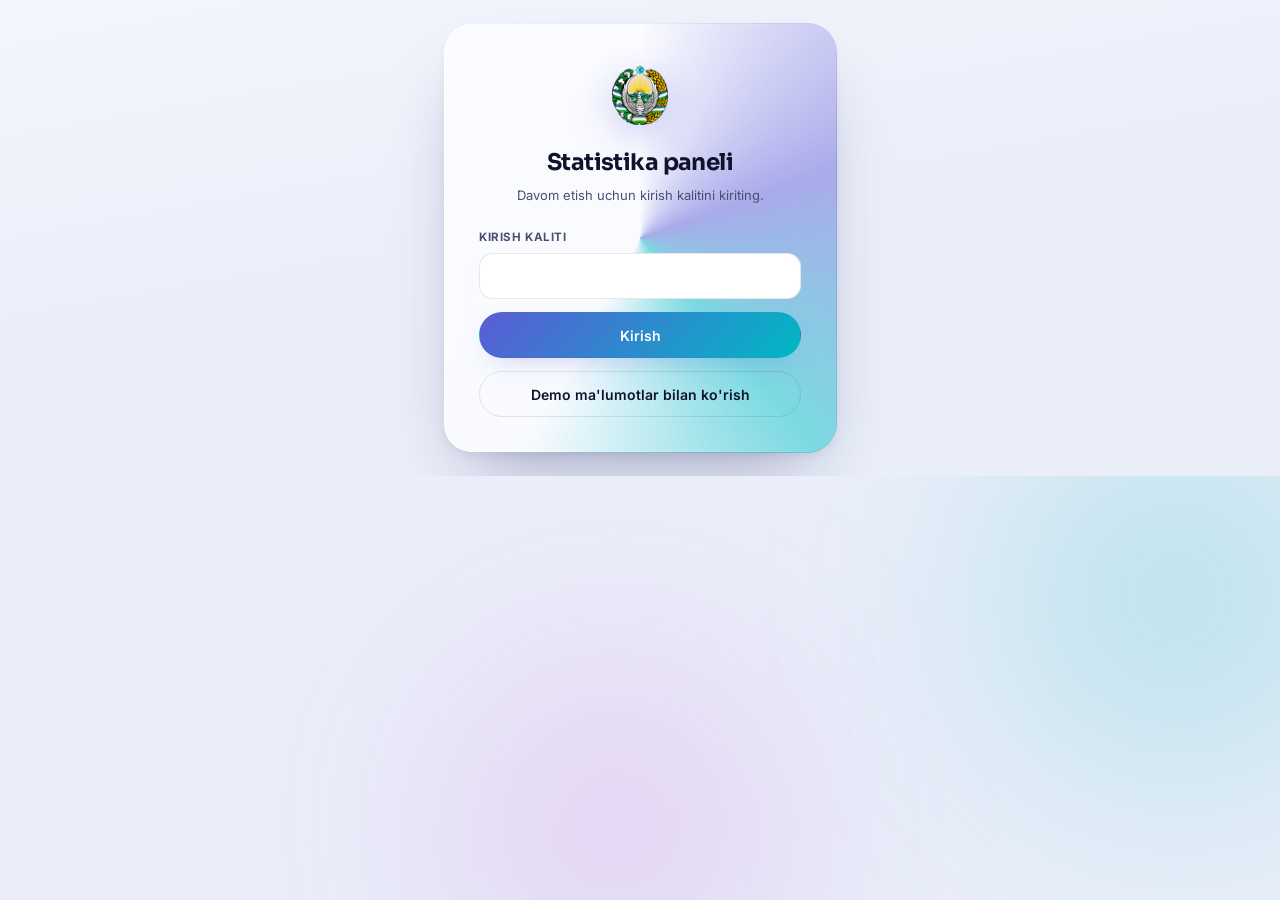
==== commit 38874c51: "feat(dashboard): enhance visualizations and animations" ====
--- a/dashboard.html
+++ b/dashboard.html
@@ -8,11 +8,14 @@
 
   <link rel="preconnect" href="https://fonts.googleapis.com" />
   <link rel="preconnect" href="https://fonts.gstatic.com" crossorigin />
-  <link href="https://fonts.googleapis.com/css2?family=Inter:wght@400;500;600;700;800&display=swap" rel="stylesheet" />
+  <link href="https://fonts.googleapis.com/css2?family=Inter:wght@400;500;600;700;800&family=Sora:wght@600;700;800&display=swap" rel="stylesheet" />
 
   <link rel="stylesheet" href="assets/dashboard.css" />
 </head>
 <body>
+
+<!-- Uchinchi aurora nuri (qolgan ikkitasi body::before/::after) -->
+<div class="aurora-3" aria-hidden="true"></div>
 
 <!-- ================= KIRISH ================= -->
 <div id="gate" class="gate" hidden>
@@ -65,6 +68,7 @@
           <span>Umumiy</span>
         </button>
         <button class="view-btn" role="tab" aria-selected="false" data-view="applications">
+          <!-- sertifikat / diplom -->
           <svg viewBox="0 0 24 24" aria-hidden="true"><path d="M14 2H6a2 2 0 0 0-2 2v16a2 2 0 0 0 2 2h12a2 2 0 0 0 2-2V8z"/><path d="M14 2v6h6M9 13h6M9 17h4"/></svg>
           <span>Arizalar</span>
           <b class="view-count" data-count="applications">0</b>
@@ -138,6 +142,15 @@
   </div>
 
   <main class="shell main">
+
+    <!-- Eski deployment ogohlantirishi -->
+    <div id="stale-banner" class="banner" hidden>
+      <svg viewBox="0 0 24 24" aria-hidden="true"><path d="M12 9v4M12 17h.01M10.3 3.9 1.8 18a2 2 0 0 0 1.7 3h17a2 2 0 0 0 1.7-3L13.7 3.9a2 2 0 0 0-3.4 0z"/></svg>
+      <div class="banner-text">
+        <b>Apps Script eski versiyada ishlayapti.</b>
+        <span id="stale-detail"></span>
+      </div>
+    </div>
 
     <!-- ===== HOLATLAR ===== -->
     <div id="state-loading" class="state" hidden>
--- a/assets/dashboard.css
+++ b/assets/dashboard.css
@@ -1,490 +1,954 @@
 /* ============================================================
-   Statistika paneli - dizayn tokenlari
-   Ma'lumot ranglari validatsiyadan o'tgan palitradan (dataviz slot 1/2/3:
-   barcha juftliklar ikkala mavzuda PASS). Brend ko'kimtiri (#0099B5)
-   faqat chrome uchun - u slot-1 ko'k bilan yonma-yon ajralmaydi
-   (normal-vision dE 11.6).
+   Statistika paneli - "Bilim fazosi" dizayni
+   -----------------------------------------------------------
+   Ta'lim mavzusi: chuqur kosmik fon + aurora nur oqimlari,
+   shisha (glass) kartalar, neon urg'u ranglari, jonli animatsiyalar.
+   Ma'lumot ranglari ikkala mavzuda ham ajralib turadi.
    ============================================================ */
 
 :root {
   color-scheme: light;
 
-  --surface-1: #fcfcfb;          /* kartalar */
-  --surface-2: #f4f4f1;          /* sahifa foni */
-  --surface-3: #ecebe7;          /* ichki bloklar */
+  /* --- Yuzalar --- */
+  --surface-1: rgba(255, 255, 255, 0.72);   /* shisha kartalar */
+  --surface-2: #eef1f8;                      /* sahifa foni */
+  --surface-3: rgba(99, 102, 190, 0.09);     /* ichki bloklar */
   --surface-raised: #ffffff;
-
-  --text-primary: #0b0b0b;
-  --text-secondary: #52514e;
-  --text-muted: #898781;
-
-  --grid: #e1e0d9;
-  --axis: #c3c2b7;
-  --border: rgba(11, 11, 11, 0.09);
-  --border-strong: rgba(11, 11, 11, 0.16);
-
-  --series-1: #2a78d6;
-  --series-2: #eb6834;
-  --series-3: #1baf7a;
-  --series-de: #c3c2b7;
-
-  --accent: #0099b5;
-  --accent-ink: #00758b;
-  --accent-wash: rgba(0, 153, 181, 0.10);
-  --warn: #fab219;
-  --danger: #d03b3b;
-  --good: #0ca30c;
-
-  --shadow-sm: 0 1px 2px rgba(11, 11, 11, .05);
-  --shadow: 0 1px 2px rgba(11, 11, 11, .04), 0 12px 28px -16px rgba(11, 11, 11, .18);
-  --shadow-lg: 0 2px 4px rgba(11, 11, 11, .04), 0 24px 48px -24px rgba(11, 11, 11, .26);
-
-  --radius: 16px;
-  --radius-sm: 10px;
+  --glass-edge: rgba(255, 255, 255, 0.85);
+  --glass-blur: 22px;
+
+  --text-primary: #11132b;
+  --text-secondary: #4a4e73;
+  --text-muted: #80859f;
+
+  --grid: rgba(17, 19, 43, 0.08);
+  --axis: rgba(17, 19, 43, 0.22);
+  --border: rgba(17, 19, 43, 0.10);
+  --border-strong: rgba(17, 19, 43, 0.20);
+
+  /* --- Ma'lumot ranglari (neon, lekin o'qiladigan) --- */
+  --series-1: #4f46e5;   /* indigo  - Arizalar */
+  --series-2: #f0501e;   /* korall  - Yoshlar */
+  --series-3: #0d9f72;   /* zumrad  - Markazlar */
+  --series-4: #c026d3;   /* fuksiya */
+  --series-5: #d97706;   /* amber */
+  --series-de: #9ca2bd;
+
+  /* --- Urg'u --- */
+  --accent: #5b5bd6;
+  --accent-2: #00b8c4;
+  --accent-ink: #4038b8;
+  --accent-wash: rgba(91, 91, 214, 0.12);
+  --accent-glow: rgba(91, 91, 214, 0.35);
+
+  --warn: #e8a317;
+  --danger: #dc2f45;
+  --good: #0d9f72;
+
+  /* --- Aurora fon nurlari --- */
+  --aurora-1: rgba(99, 102, 241, 0.30);
+  --aurora-2: rgba(0, 184, 196, 0.26);
+  --aurora-3: rgba(192, 38, 211, 0.20);
+  --page-bg: linear-gradient(170deg, #f4f6fd 0%, #eceffa 45%, #e9eef9 100%);
+
+  --shadow-sm: 0 1px 2px rgba(17, 19, 43, .06);
+  --shadow: 0 2px 6px rgba(17, 19, 43, .05), 0 18px 40px -24px rgba(17, 19, 43, .30);
+  --shadow-lg: 0 4px 10px rgba(17, 19, 43, .06), 0 36px 70px -30px rgba(31, 33, 90, .40);
+  --shadow-glow: 0 0 0 1px var(--accent-wash), 0 18px 50px -20px var(--accent-glow);
+
+  --radius: 20px;
+  --radius-sm: 12px;
   --font: 'Inter', system-ui, -apple-system, 'Segoe UI', sans-serif;
-}
-
+  --font-display: 'Sora', 'Inter', system-ui, sans-serif;
+
+  --ease-out: cubic-bezier(.22, 1, .36, 1);
+  --ease-spring: cubic-bezier(.34, 1.56, .64, 1);
+}
+
+/* ---------- Qorong'i mavzu ---------- */
 @media (prefers-color-scheme: dark) {
   :root:where(:not([data-theme="light"])) {
     color-scheme: dark;
-    --surface-1: #1a1a19;
-    --surface-2: #0d0d0d;
-    --surface-3: #232321;
-    --surface-raised: #222220;
-    --text-primary: #ffffff;
-    --text-secondary: #c3c2b7;
-    --text-muted: #898781;
-    --grid: #2c2c2a;
-    --axis: #383835;
-    --border: rgba(255, 255, 255, 0.10);
-    --border-strong: rgba(255, 255, 255, 0.18);
-    --series-1: #3987e5;
-    --series-2: #d95926;
-    --series-3: #199e70;
-    --series-de: #4a4a46;
-    --accent: #2bb8d4;
-    --accent-ink: #7ad4e6;
-    --accent-wash: rgba(43, 184, 212, 0.14);
-    --good: #0ca30c;
-    --shadow-sm: 0 1px 2px rgba(0, 0, 0, .4);
-    --shadow: 0 1px 2px rgba(0, 0, 0, .4), 0 12px 28px -16px rgba(0, 0, 0, .7);
-    --shadow-lg: 0 2px 4px rgba(0, 0, 0, .5), 0 24px 48px -24px rgba(0, 0, 0, .9);
+    --surface-1: rgba(27, 30, 58, 0.62);
+    --surface-2: #080a18;
+    --surface-3: rgba(255, 255, 255, 0.07);
+    --surface-raised: #1b1e3a;
+    --glass-edge: rgba(255, 255, 255, 0.12);
+
+    --text-primary: #f2f4ff;
+    --text-secondary: #b5badc;
+    --text-muted: #878db0;
+
+    --grid: rgba(255, 255, 255, 0.08);
+    --axis: rgba(255, 255, 255, 0.26);
+    --border: rgba(255, 255, 255, 0.11);
+    --border-strong: rgba(255, 255, 255, 0.22);
+
+    --series-1: #818cf8;
+    --series-2: #fb7a4e;
+    --series-3: #2dd4a8;
+    --series-4: #e879f9;
+    --series-5: #fbbf24;
+    --series-de: #565c82;
+
+    --accent: #8b8bf0;
+    --accent-2: #2ee6e6;
+    --accent-ink: #a5a5f8;
+    --accent-wash: rgba(139, 139, 240, 0.18);
+    --accent-glow: rgba(139, 139, 240, 0.45);
+
+    --warn: #fbbf24;
+    --danger: #fb6f85;
+    --good: #2dd4a8;
+
+    --aurora-1: rgba(99, 102, 241, 0.40);
+    --aurora-2: rgba(0, 184, 196, 0.30);
+    --aurora-3: rgba(192, 38, 211, 0.28);
+    --page-bg: linear-gradient(170deg, #0a0c1c 0%, #080a18 50%, #0c0a1e 100%);
+
+    --shadow-sm: 0 1px 2px rgba(0, 0, 0, .5);
+    --shadow: 0 2px 6px rgba(0, 0, 0, .5), 0 18px 40px -24px rgba(0, 0, 0, .8);
+    --shadow-lg: 0 4px 10px rgba(0, 0, 0, .55), 0 36px 70px -30px rgba(0, 0, 0, .95);
   }
 }
+
 :root[data-theme="dark"] {
   color-scheme: dark;
-  --surface-1: #1a1a19;
-  --surface-2: #0d0d0d;
-  --surface-3: #232321;
-  --surface-raised: #222220;
-  --text-primary: #ffffff;
-  --text-secondary: #c3c2b7;
-  --text-muted: #898781;
-  --grid: #2c2c2a;
-  --axis: #383835;
-  --border: rgba(255, 255, 255, 0.10);
-  --border-strong: rgba(255, 255, 255, 0.18);
-  --series-1: #3987e5;
-  --series-2: #d95926;
-  --series-3: #199e70;
-  --series-de: #4a4a46;
-  --accent: #2bb8d4;
-  --accent-ink: #7ad4e6;
-  --accent-wash: rgba(43, 184, 212, 0.14);
-  --good: #0ca30c;
-  --shadow-sm: 0 1px 2px rgba(0, 0, 0, .4);
-  --shadow: 0 1px 2px rgba(0, 0, 0, .4), 0 12px 28px -16px rgba(0, 0, 0, .7);
-  --shadow-lg: 0 2px 4px rgba(0, 0, 0, .5), 0 24px 48px -24px rgba(0, 0, 0, .9);
+  --surface-1: rgba(27, 30, 58, 0.62);
+  --surface-2: #080a18;
+  --surface-3: rgba(255, 255, 255, 0.07);
+  --surface-raised: #1b1e3a;
+  --glass-edge: rgba(255, 255, 255, 0.12);
+
+  --text-primary: #f2f4ff;
+  --text-secondary: #b5badc;
+  --text-muted: #878db0;
+
+  --grid: rgba(255, 255, 255, 0.08);
+  --axis: rgba(255, 255, 255, 0.26);
+  --border: rgba(255, 255, 255, 0.11);
+  --border-strong: rgba(255, 255, 255, 0.22);
+
+  --series-1: #818cf8;
+  --series-2: #fb7a4e;
+  --series-3: #2dd4a8;
+  --series-4: #e879f9;
+  --series-5: #fbbf24;
+  --series-de: #565c82;
+
+  --accent: #8b8bf0;
+  --accent-2: #2ee6e6;
+  --accent-ink: #a5a5f8;
+  --accent-wash: rgba(139, 139, 240, 0.18);
+  --accent-glow: rgba(139, 139, 240, 0.45);
+
+  --warn: #fbbf24;
+  --danger: #fb6f85;
+  --good: #2dd4a8;
+
+  --aurora-1: rgba(99, 102, 241, 0.40);
+  --aurora-2: rgba(0, 184, 196, 0.30);
+  --aurora-3: rgba(192, 38, 211, 0.28);
+  --page-bg: linear-gradient(170deg, #0a0c1c 0%, #080a18 50%, #0c0a1e 100%);
+
+  --shadow-sm: 0 1px 2px rgba(0, 0, 0, .5);
+  --shadow: 0 2px 6px rgba(0, 0, 0, .5), 0 18px 40px -24px rgba(0, 0, 0, .8);
+  --shadow-lg: 0 4px 10px rgba(0, 0, 0, .55), 0 36px 70px -30px rgba(0, 0, 0, .95);
 }
 
 * { box-sizing: border-box; }
-html { -webkit-text-size-adjust: 100%; }
+html { -webkit-text-size-adjust: 100%; scroll-behavior: smooth; }
 
 body {
   margin: 0;
   font-family: var(--font);
-  background: var(--surface-2);
+  background: var(--page-bg);
+  background-attachment: fixed;
   color: var(--text-primary);
   -webkit-font-smoothing: antialiased;
   font-size: 14px;
   line-height: 1.5;
-}
+  min-height: 100vh;
+  position: relative;
+  overflow-x: hidden;
+}
+
+/* ---------- Aurora fon nurlari ---------- */
+body::before,
+body::after {
+  content: "";
+  position: fixed;
+  z-index: 0;
+  pointer-events: none;
+  border-radius: 50%;
+  filter: blur(90px);
+  will-change: transform;
+}
+
+body::before {
+  width: 56vw; height: 56vw;
+  max-width: 820px; max-height: 820px;
+  top: -22vw; left: -14vw;
+  background: radial-gradient(circle at 50% 50%, var(--aurora-1), transparent 68%);
+  animation: aurora-a 26s var(--ease-out) infinite alternate;
+}
+
+body::after {
+  width: 48vw; height: 48vw;
+  max-width: 700px; max-height: 700px;
+  top: 32vh; right: -16vw;
+  background: radial-gradient(circle at 50% 50%, var(--aurora-2), transparent 68%);
+  animation: aurora-b 32s var(--ease-out) infinite alternate;
+}
+
+@keyframes aurora-a {
+  0%   { transform: translate3d(0, 0, 0) scale(1); }
+  100% { transform: translate3d(14vw, 10vh, 0) scale(1.18); }
+}
+@keyframes aurora-b {
+  0%   { transform: translate3d(0, 0, 0) scale(1.1); }
+  100% { transform: translate3d(-12vw, -14vh, 0) scale(1); }
+}
+
+/* Uchinchi nur - alohida qatlam */
+.aurora-3 {
+  position: fixed;
+  z-index: 0;
+  pointer-events: none;
+  width: 40vw; height: 40vw;
+  max-width: 600px; max-height: 600px;
+  bottom: -14vw; left: 28vw;
+  border-radius: 50%;
+  filter: blur(100px);
+  background: radial-gradient(circle at 50% 50%, var(--aurora-3), transparent 70%);
+  animation: aurora-c 38s var(--ease-out) infinite alternate;
+}
+@keyframes aurora-c {
+  0%   { transform: translate3d(0, 0, 0) scale(1); opacity: .8; }
+  100% { transform: translate3d(-16vw, -8vh, 0) scale(1.25); opacity: 1; }
+}
+
+/* Barcha kontent nurlar ustida */
+#app, #gate, .tooltip { position: relative; z-index: 1; }
 
 [hidden] { display: none !important; }
 
-.shell { max-width: 1420px; margin: 0 auto; padding-inline: 20px; }
+.shell { max-width: 1440px; margin: 0 auto; padding-inline: 22px; }
 .muted { color: var(--text-muted); }
 
-/* ---------- Tugmalar ---------- */
+/* ============================================================
+   TUGMALAR
+   ============================================================ */
+
 .btn {
   display: inline-flex; align-items: center; justify-content: center; gap: 7px;
-  height: 34px; padding: 0 13px;
+  height: 36px; padding: 0 14px;
+  font: inherit; font-size: 13px; font-weight: 600;
+  color: var(--text-primary);
+  background: var(--surface-1);
+  border: 1px solid var(--border);
   border-radius: 999px;
-  border: 1px solid var(--border);
-  background: var(--surface-raised);
-  color: var(--text-primary);
-  font: inherit; font-weight: 600; font-size: 12.5px;
-  cursor: pointer; white-space: nowrap;
-  transition: background 140ms, border-color 140ms, color 140ms, transform 140ms;
-}
-.btn:hover { border-color: var(--border-strong); }
-.btn:active { transform: scale(.97); }
+  cursor: pointer;
+  backdrop-filter: blur(var(--glass-blur));
+  -webkit-backdrop-filter: blur(var(--glass-blur));
+  transition: transform 200ms var(--ease-spring), box-shadow 200ms var(--ease-out),
+              background 160ms, border-color 160ms, color 160ms;
+}
+.btn:hover { border-color: var(--border-strong); transform: translateY(-1px); box-shadow: var(--shadow-sm); }
+.btn:active { transform: translateY(0) scale(.97); }
 .btn:focus-visible { outline: 2px solid var(--accent); outline-offset: 2px; }
 .btn svg { width: 15px; height: 15px; fill: none; stroke: currentColor; stroke-width: 2; stroke-linecap: round; stroke-linejoin: round; }
 .btn:disabled { opacity: .4; cursor: default; transform: none; }
 
-.btn-primary { background: var(--accent); border-color: transparent; color: #fff; }
-.btn-primary:hover { background: var(--accent-ink); border-color: transparent; }
-:root[data-theme="dark"] .btn-primary { color: #06282f; }
-
-.btn-ghost { background: transparent; }
+.btn-primary {
+  background: linear-gradient(135deg, var(--accent), var(--accent-2));
+  border-color: transparent;
+  color: #fff;
+  box-shadow: 0 10px 28px -12px var(--accent-glow);
+}
+.btn-primary:hover {
+  border-color: transparent;
+  box-shadow: 0 16px 38px -12px var(--accent-glow);
+  filter: brightness(1.06);
+}
+
+.btn-ghost { background: transparent; backdrop-filter: none; -webkit-backdrop-filter: none; }
 .btn-ghost:hover { background: var(--surface-3); }
-.btn-icon { width: 34px; padding: 0; }
-
-/* ---------- Kirish ekrani ---------- */
+.btn-icon { width: 36px; padding: 0; }
+
+/* Yangilash tugmasi aylanishi */
+#refresh:disabled svg { animation: spin 900ms linear infinite; }
+
+/* ============================================================
+   KIRISH EKRANI
+   ============================================================ */
+
 .gate {
-  min-height: 100dvh; display: grid; place-items: center; padding: 24px 16px;
-  background:
-    radial-gradient(ellipse 60% 50% at 50% 0%, var(--accent-wash), transparent 70%),
-    var(--surface-2);
-}
+  position: fixed; inset: 0;
+  display: grid; place-items: center;
+  padding: 24px;
+  background: var(--page-bg);
+  z-index: 60;
+  overflow: hidden;
+}
+
 .gate-card {
-  width: 100%; max-width: 380px;
+  position: relative;
+  width: 100%; max-width: 392px;
+  padding: 40px 34px 34px;
+  text-align: center;
   background: var(--surface-1);
+  border: 1px solid var(--glass-edge);
+  border-radius: 28px;
+  box-shadow: var(--shadow-lg);
+  backdrop-filter: blur(var(--glass-blur)) saturate(1.5);
+  -webkit-backdrop-filter: blur(var(--glass-blur)) saturate(1.5);
+  animation: gate-in 620ms var(--ease-spring) both;
+}
+
+@keyframes gate-in {
+  from { opacity: 0; transform: translateY(22px) scale(.96); }
+  to   { opacity: 1; transform: none; }
+}
+
+/* Aylanuvchi gradient halqa */
+.gate-card::before {
+  content: "";
+  position: absolute; inset: -2px;
+  border-radius: 30px;
+  background: conic-gradient(from 0deg,
+    transparent 0deg, var(--accent) 70deg, var(--accent-2) 140deg, transparent 210deg);
+  opacity: .5;
+  z-index: -1;
+  animation: ring-spin 7s linear infinite;
+}
+@keyframes ring-spin { to { transform: rotate(360deg); } }
+
+.gate-emblem {
+  width: 60px; height: 60px; object-fit: contain;
+  filter: drop-shadow(0 8px 20px var(--accent-glow));
+  animation: float 5s ease-in-out infinite;
+}
+@keyframes float {
+  0%, 100% { transform: translateY(0); }
+  50%      { transform: translateY(-7px); }
+}
+
+.gate-title {
+  margin: 16px 0 5px;
+  font-family: var(--font-display);
+  font-size: 23px; font-weight: 700; letter-spacing: -.025em;
+}
+.gate-sub { margin: 0 0 24px; color: var(--text-secondary); font-size: 13px; }
+.gate-label { display: block; text-align: left; font-size: 11.5px; font-weight: 700; color: var(--text-secondary); margin-bottom: 7px; text-transform: uppercase; letter-spacing: .05em; }
+
+.gate-input {
+  width: 100%; height: 46px; padding: 0 15px;
+  font: inherit; font-size: 14px;
+  color: var(--text-primary);
+  background: var(--surface-raised);
   border: 1px solid var(--border);
-  border-radius: 22px;
-  box-shadow: var(--shadow-lg);
-  padding: 34px 28px; text-align: center;
-}
-.gate-emblem { width: 52px; height: 52px; object-fit: contain; }
-.gate-title { margin: 14px 0 4px; font-size: 20px; font-weight: 700; letter-spacing: -.02em; }
-.gate-sub { margin: 0 0 22px; color: var(--text-secondary); font-size: 13px; }
-.gate-label { display: block; text-align: left; font-size: 12px; font-weight: 600; color: var(--text-secondary); margin-bottom: 6px; }
-.gate-input {
-  width: 100%; height: 42px; padding: 0 14px;
-  border: 1px solid var(--border-strong); border-radius: 12px;
-  background: var(--surface-raised); color: var(--text-primary); font: inherit;
+  border-radius: 14px;
+  transition: border-color 160ms, box-shadow 200ms;
 }
 .gate-input:focus { outline: none; border-color: var(--accent); box-shadow: 0 0 0 4px var(--accent-wash); }
-.gate-error { margin: 10px 0 0; color: var(--danger); font-size: 12.5px; font-weight: 600; text-align: left; }
-.gate-btn { width: 100%; height: 42px; margin-top: 12px; }
-
-/* ---------- Yuqori panel ---------- */
+.gate-error { margin: 11px 0 0; color: var(--danger); font-size: 12.5px; font-weight: 600; text-align: left; animation: shake 420ms var(--ease-out); }
+@keyframes shake {
+  0%, 100% { transform: translateX(0); }
+  25%      { transform: translateX(-5px); }
+  75%      { transform: translateX(5px); }
+}
+.gate-btn { width: 100%; height: 46px; margin-top: 13px; font-size: 14px; }
+
+/* ============================================================
+   YUQORI PANEL
+   ============================================================ */
+
 .topbar {
   position: sticky; top: 0; z-index: 30;
-  background: color-mix(in srgb, var(--surface-2) 86%, transparent);
-  backdrop-filter: blur(14px) saturate(140%);
+  background: color-mix(in srgb, var(--surface-2) 72%, transparent);
   border-bottom: 1px solid var(--border);
-}
-.topbar-inner { height: 56px; display: flex; align-items: center; justify-content: space-between; gap: 16px; }
-.brand { display: flex; align-items: center; gap: 11px; text-decoration: none; color: inherit; min-width: 0; }
-.brand-emblem { width: 32px; height: 32px; object-fit: contain; flex: none; }
+  backdrop-filter: blur(18px) saturate(1.6);
+  -webkit-backdrop-filter: blur(18px) saturate(1.6);
+}
+
+.topbar-inner { height: 62px; display: flex; align-items: center; justify-content: space-between; gap: 16px; }
+
+.brand { display: flex; align-items: center; gap: 12px; text-decoration: none; color: inherit; min-width: 0; }
+.brand-emblem {
+  width: 36px; height: 36px; object-fit: contain; flex: none;
+  filter: drop-shadow(0 4px 12px var(--accent-glow));
+  transition: transform 300ms var(--ease-spring);
+}
+.brand:hover .brand-emblem { transform: scale(1.1) rotate(-5deg); }
 .brand-text { display: flex; flex-direction: column; min-width: 0; }
-.brand-name { font-weight: 700; font-size: 13px; letter-spacing: -.015em; white-space: nowrap; overflow: hidden; text-overflow: ellipsis; }
-.brand-sub { font-size: 11px; color: var(--accent-ink); font-weight: 600; white-space: nowrap; overflow: hidden; text-overflow: ellipsis; }
+.brand-name { font-family: var(--font-display); font-weight: 700; font-size: 13.5px; letter-spacing: -.02em; white-space: nowrap; overflow: hidden; text-overflow: ellipsis; }
+.brand-sub {
+  font-size: 11px; font-weight: 700; white-space: nowrap; overflow: hidden; text-overflow: ellipsis;
+  background: linear-gradient(90deg, var(--accent), var(--accent-2));
+  -webkit-background-clip: text; background-clip: text; color: transparent;
+}
+
 .topbar-actions { display: flex; align-items: center; gap: 8px; flex: none; }
 .sync { font-size: 11.5px; color: var(--text-muted); font-variant-numeric: tabular-nums; }
 
 .badge {
   display: inline-flex; align-items: center; gap: 5px;
-  height: 24px; padding: 0 10px; border-radius: 999px;
-  font-size: 11px; font-weight: 700;
+  height: 26px; padding: 0 11px;
+  font-size: 11.5px; font-weight: 700;
+  border-radius: 999px;
 }
 .badge svg { width: 13px; height: 13px; fill: none; stroke: currentColor; stroke-width: 2; stroke-linecap: round; stroke-linejoin: round; }
-.badge-warn { background: color-mix(in srgb, var(--warn) 22%, transparent); color: var(--text-primary); }
-
-/* ---------- Manba tanlash ---------- */
-.views { display: flex; gap: 2px; overflow-x: auto; scrollbar-width: none; }
+.badge-warn {
+  background: color-mix(in srgb, var(--warn) 20%, transparent);
+  color: var(--text-primary);
+  border: 1px solid color-mix(in srgb, var(--warn) 40%, transparent);
+  animation: pulse-badge 2.6s ease-in-out infinite;
+}
+@keyframes pulse-badge {
+  0%, 100% { box-shadow: 0 0 0 0 color-mix(in srgb, var(--warn) 40%, transparent); }
+  50%      { box-shadow: 0 0 0 7px transparent; }
+}
+
+/* ---------- Ko'rinish tablari ---------- */
+.views { display: flex; gap: 4px; overflow-x: auto; scrollbar-width: none; padding-bottom: 2px; }
 .views::-webkit-scrollbar { display: none; }
+
 .view-btn {
   position: relative;
   display: inline-flex; align-items: center; gap: 8px;
-  padding: 11px 14px 13px;
-  border: none; background: none;
+  height: 46px; padding: 0 16px;
+  font: inherit; font-size: 13.5px; font-weight: 600;
   color: var(--text-muted);
-  font: inherit; font-size: 13px; font-weight: 600;
+  background: transparent; border: none;
   cursor: pointer; white-space: nowrap;
-  transition: color 140ms;
-}
-.view-btn svg { width: 16px; height: 16px; fill: none; stroke: currentColor; stroke-width: 1.8; stroke-linecap: round; stroke-linejoin: round; }
+  transition: color 200ms;
+}
+.view-btn svg { width: 17px; height: 17px; fill: none; stroke: currentColor; stroke-width: 1.9; stroke-linecap: round; stroke-linejoin: round; transition: transform 300ms var(--ease-spring); }
 .view-btn:hover { color: var(--text-primary); }
+.view-btn:hover svg { transform: translateY(-2px) scale(1.08); }
 .view-btn.is-active { color: var(--text-primary); }
+
+/* Faol tab ostidagi gradient chiziq */
 .view-btn.is-active::after {
-  content: ""; position: absolute; left: 10px; right: 10px; bottom: 0;
-  height: 2px; border-radius: 2px 2px 0 0; background: var(--accent);
-}
-.view-btn:focus-visible { outline: 2px solid var(--accent); outline-offset: -3px; border-radius: 8px; }
+  content: "";
+  position: absolute; left: 12px; right: 12px; bottom: 0; height: 3px;
+  border-radius: 3px 3px 0 0;
+  background: linear-gradient(90deg, var(--accent), var(--accent-2));
+  box-shadow: 0 -2px 14px var(--accent-glow);
+  animation: tab-slide 320ms var(--ease-out);
+}
+@keyframes tab-slide {
+  from { transform: scaleX(.3); opacity: 0; }
+  to   { transform: scaleX(1); opacity: 1; }
+}
+.view-btn:focus-visible { outline: 2px solid var(--accent); outline-offset: -3px; border-radius: 10px; }
+
 .view-count {
-  min-width: 20px; padding: 1px 6px; border-radius: 999px;
+  min-width: 22px; height: 20px; padding: 0 7px;
+  display: inline-flex; align-items: center; justify-content: center;
+  font-size: 11px; font-weight: 700;
   background: var(--surface-3); color: var(--text-secondary);
-  font-size: 11px; font-weight: 700; font-variant-numeric: tabular-nums;
-}
-.view-btn.is-active .view-count { background: var(--accent-wash); color: var(--accent-ink); }
-
-/* ---------- Filtrlar ---------- */
+  border-radius: 999px;
+  font-variant-numeric: tabular-nums;
+  transition: background 200ms, color 200ms;
+}
+.view-btn.is-active .view-count {
+  background: linear-gradient(135deg, var(--accent), var(--accent-2));
+  color: #fff;
+  box-shadow: 0 4px 12px -4px var(--accent-glow);
+}
+
+/* ============================================================
+   FILTRLAR
+   ============================================================ */
+
 .filterbar {
-  position: sticky; top: 100px; z-index: 20;
-  background: color-mix(in srgb, var(--surface-2) 90%, transparent);
-  backdrop-filter: blur(14px);
+  position: sticky; top: 62px; z-index: 20;
+  background: color-mix(in srgb, var(--surface-2) 64%, transparent);
   border-bottom: 1px solid var(--border);
+  backdrop-filter: blur(16px) saturate(1.4);
+  -webkit-backdrop-filter: blur(16px) saturate(1.4);
 }
 .filterbar-inner {
-  display: flex; align-items: flex-end; gap: 10px;
-  padding-block: 10px; overflow-x: auto; scrollbar-width: thin;
-}
-.filter-group { display: flex; gap: 3px; padding: 3px; background: var(--surface-3); border-radius: 999px; flex: none; }
+  display: flex; align-items: flex-end; gap: 12px;
+  padding-block: 12px;
+  flex-wrap: wrap;
+}
+
+.filter-group {
+  display: flex; gap: 3px; padding: 4px;
+  background: var(--surface-3);
+  border: 1px solid var(--border);
+  border-radius: 999px; flex: none;
+}
 .chip {
-  height: 26px; padding: 0 11px; border: none; border-radius: 999px;
-  background: transparent; color: var(--text-secondary);
-  font: inherit; font-size: 12px; font-weight: 600; cursor: pointer;
-  white-space: nowrap; transition: background 140ms, color 140ms;
-}
-.chip:hover { color: var(--text-primary); }
-.chip[aria-pressed="true"] { background: var(--surface-raised); color: var(--text-primary); box-shadow: var(--shadow-sm); }
+  height: 30px; padding: 0 14px;
+  font: inherit; font-size: 12.5px; font-weight: 600;
+  color: var(--text-secondary);
+  background: transparent; border: none; border-radius: 999px;
+  cursor: pointer;
+  transition: color 160ms, background 200ms, box-shadow 200ms, transform 200ms var(--ease-spring);
+}
+.chip:hover { color: var(--text-primary); transform: translateY(-1px); }
+.chip[aria-pressed="true"] {
+  background: linear-gradient(135deg, var(--accent), var(--accent-2));
+  color: #fff;
+  box-shadow: 0 6px 16px -6px var(--accent-glow);
+}
 .chip:focus-visible { outline: 2px solid var(--accent); outline-offset: 1px; }
 
-.field { display: flex; flex-direction: column; gap: 3px; flex: none; }
-.field-label { font-size: 10.5px; font-weight: 700; color: var(--text-muted); padding-left: 2px; text-transform: uppercase; letter-spacing: .04em; }
+.field { display: flex; flex-direction: column; gap: 4px; flex: none; }
+.field-label { font-size: 10px; font-weight: 800; color: var(--text-muted); padding-left: 3px; text-transform: uppercase; letter-spacing: .07em; }
+
 .select, .input {
-  height: 32px; padding: 0 10px; min-width: 112px;
-  border: 1px solid var(--border); border-radius: var(--radius-sm);
-  background: var(--surface-raised); color: var(--text-primary);
-  font: inherit; font-size: 12.5px;
-}
-.select:focus, .input:focus { outline: none; border-color: var(--accent); box-shadow: 0 0 0 3px var(--accent-wash); }
-.field-search .input { min-width: 170px; }
-.btn-reset { margin-left: auto; flex: none; }
-
-/* ---------- Asosiy maydon ---------- */
-.main { padding-block: 20px 56px; }
-
-.card {
+  height: 36px; padding: 0 12px;
+  font: inherit; font-size: 13px;
+  color: var(--text-primary);
   background: var(--surface-1);
   border: 1px solid var(--border);
+  border-radius: 11px;
+  backdrop-filter: blur(var(--glass-blur));
+  -webkit-backdrop-filter: blur(var(--glass-blur));
+  transition: border-color 160ms, box-shadow 200ms;
+}
+.select:focus, .input:focus { outline: none; border-color: var(--accent); box-shadow: 0 0 0 3px var(--accent-wash); }
+.field-search .input { min-width: 184px; }
+.btn-reset { margin-left: auto; flex: none; }
+
+/* ============================================================
+   ASOSIY MAYDON
+   ============================================================ */
+
+.main { padding-block: 24px 64px; }
+
+.card {
+  position: relative;
+  background: var(--surface-1);
+  border: 1px solid var(--glass-edge);
   border-radius: var(--radius);
   box-shadow: var(--shadow);
-}
+  backdrop-filter: blur(var(--glass-blur)) saturate(1.4);
+  -webkit-backdrop-filter: blur(var(--glass-blur)) saturate(1.4);
+  transition: transform 320ms var(--ease-out), box-shadow 320ms var(--ease-out), border-color 320ms;
+}
+
+/* Kartaning yuqori yoy nuri + sichqoncha ortidan yuradigan yorug'lik.
+   --mx/--my ni JS sichqoncha harakatida yangilaydi; ular bo'lmasa
+   nur kartadan tashqarida turadi va ko'rinmaydi. */
+.card::after {
+  content: "";
+  position: absolute; inset: 0;
+  border-radius: inherit;
+  pointer-events: none;
+  background:
+    radial-gradient(420px circle at var(--mx, -200px) var(--my, -200px),
+      var(--accent-wash), transparent 42%),
+    linear-gradient(160deg, rgba(255,255,255,.14), transparent 42%);
+  transition: opacity 260ms;
+}
+:root[data-theme="dark"] .card::after,
+:root:where(:not([data-theme="light"])) .card::after { background: linear-gradient(160deg, rgba(255,255,255,.06), transparent 42%); }
 
 /* ---------- Hero + KPI ---------- */
 .hero-row {
   display: grid;
   grid-template-columns: minmax(300px, 1.05fr) 2fr;
-  gap: 14px;
-  margin-bottom: 14px;
+  gap: 16px;
+  margin-bottom: 16px;
 }
 
 .hero-card {
-  position: relative; overflow: hidden;
-  padding: 22px 24px 0;
+  position: relative;
+  display: flex; flex-direction: column;
+  padding: 24px 26px 22px;
+  overflow: hidden;
+  background:
+    linear-gradient(145deg,
+      color-mix(in srgb, var(--accent) 16%, transparent),
+      color-mix(in srgb, var(--accent-2) 10%, transparent)),
+    var(--surface-1);
+  border: 1px solid var(--glass-edge);
   border-radius: var(--radius);
-  border: 1px solid var(--border);
-  background:
-    radial-gradient(ellipse 120% 90% at 0% 0%, var(--accent-wash), transparent 62%),
-    var(--surface-1);
-  box-shadow: var(--shadow);
-  display: flex; flex-direction: column;
-}
-.hero-head { display: flex; align-items: center; justify-content: space-between; gap: 10px; }
-.hero-label { margin: 0; font-size: 12px; font-weight: 700; color: var(--text-secondary); text-transform: uppercase; letter-spacing: .05em; }
+  box-shadow: var(--shadow-lg);
+  backdrop-filter: blur(var(--glass-blur)) saturate(1.5);
+  -webkit-backdrop-filter: blur(var(--glass-blur)) saturate(1.5);
+}
+
+/* Hero ichidagi aylanuvchi nur */
+.hero-card::before {
+  content: "";
+  position: absolute;
+  width: 320px; height: 320px;
+  top: -140px; right: -110px;
+  border-radius: 50%;
+  background: radial-gradient(circle, var(--accent-glow), transparent 66%);
+  filter: blur(26px);
+  animation: hero-orb 18s var(--ease-out) infinite alternate;
+  pointer-events: none;
+}
+@keyframes hero-orb {
+  0%   { transform: translate(0, 0) scale(1); opacity: .85; }
+  100% { transform: translate(-40px, 46px) scale(1.25); opacity: 1; }
+}
+
+.hero-head { display: flex; align-items: center; justify-content: space-between; gap: 10px; position: relative; }
+.hero-label { margin: 0; font-size: 11.5px; font-weight: 800; color: var(--text-secondary); text-transform: uppercase; letter-spacing: .08em; }
+
 .hero-figure {
-  margin: 10px 0 0;
-  font-size: clamp(44px, 5.4vw, 60px);
-  line-height: .98; font-weight: 800; letter-spacing: -.035em;
-}
-.hero-note { margin: 7px 0 0; font-size: 12.5px; color: var(--text-muted); }
-.hero-card.no-spark { padding-bottom: 22px; }
-.hero-spark { margin-top: auto; padding-top: 14px; }
+  margin: 12px 0 0;
+  font-family: var(--font-display);
+  font-size: 54px; line-height: 1; font-weight: 800; letter-spacing: -.035em;
+  font-variant-numeric: tabular-nums;
+  background: linear-gradient(135deg, var(--text-primary), var(--accent));
+  -webkit-background-clip: text; background-clip: text; color: transparent;
+  position: relative;
+}
+.hero-note { margin: 9px 0 0; font-size: 12.5px; color: var(--text-secondary); position: relative; }
+/* Sparkline bo'lmaganda (masalan Markazlar) pastki bo'shliq
+   dekorativ nuqtali to'r bilan to'ldiriladi - karta bo'm-bo'sh qolmaydi */
+.hero-card.no-spark { padding-bottom: 26px; }
+.hero-card.no-spark::after {
+  content: "";
+  position: absolute; left: 0; right: 0; bottom: 0; height: 46%;
+  background-image: radial-gradient(circle, var(--accent) 1px, transparent 1px);
+  background-size: 15px 15px;
+  opacity: .13;
+  -webkit-mask-image: linear-gradient(to top, #000 10%, transparent 88%);
+  mask-image: linear-gradient(to top, #000 10%, transparent 88%);
+  pointer-events: none;
+}
+.hero-spark { margin-top: auto; padding-top: 18px; position: relative; }
 .hero-spark:empty { display: none; }
 .hero-spark svg { display: block; width: 100%; }
 
 .chip-stat {
-  display: inline-flex; align-items: center; gap: 5px;
-  height: 24px; padding: 0 10px; border-radius: 999px;
+  display: inline-flex; align-items: center; gap: 4px;
+  height: 25px; padding: 0 10px;
+  font-size: 11.5px; font-weight: 700;
+  white-space: nowrap; flex: none;
+  border-radius: 999px;
   background: var(--surface-3); color: var(--text-secondary);
-  font-size: 11.5px; font-weight: 700; font-variant-numeric: tabular-nums;
-}
-.chip-stat svg { width: 12px; height: 12px; fill: none; stroke: currentColor; stroke-width: 2.4; stroke-linecap: round; stroke-linejoin: round; }
-.chip-stat.is-good { color: var(--good); background: color-mix(in srgb, var(--good) 13%, transparent); }
-
-.kpi-grid { display: grid; grid-template-columns: repeat(2, 1fr); gap: 14px; }
+  border: 1px solid var(--border);
+}
+.chip-stat svg { width: 12px; height: 12px; fill: none; stroke: currentColor; stroke-width: 2.6; stroke-linecap: round; stroke-linejoin: round; }
+.chip-stat.is-good {
+  color: var(--good);
+  background: color-mix(in srgb, var(--good) 14%, transparent);
+  border-color: color-mix(in srgb, var(--good) 32%, transparent);
+}
+
+/* ---------- KPI kartalar ---------- */
+.kpi-grid { display: grid; grid-template-columns: repeat(2, 1fr); gap: 16px; }
 
 .stat-card {
-  padding: 16px 18px;
+  position: relative;
+  padding: 20px 22px;
+  overflow: hidden;
   background: var(--surface-1);
-  border: 1px solid var(--border);
+  border: 1px solid var(--glass-edge);
   border-radius: var(--radius);
   box-shadow: var(--shadow);
-  display: flex; flex-direction: column; justify-content: center;
-  min-height: 96px;
-}
-.stat-top { display: flex; align-items: center; gap: 8px; }
-.stat-dot { width: 8px; height: 8px; border-radius: 50%; flex: none; }
-.stat-label { margin: 0; font-size: 12px; font-weight: 600; color: var(--text-secondary); }
-.stat-value { margin: 7px 0 0; font-size: 28px; line-height: 1.06; font-weight: 700; letter-spacing: -.025em; }
-.stat-note { margin: 4px 0 0; font-size: 11.5px; color: var(--text-muted); }
-
-/* ---------- Grafik kartalari ---------- */
-.grid-2 { display: grid; grid-template-columns: 1fr 1fr; align-items: start; gap: 14px; margin-bottom: 14px; }
+  backdrop-filter: blur(var(--glass-blur)) saturate(1.4);
+  -webkit-backdrop-filter: blur(var(--glass-blur)) saturate(1.4);
+  transition: transform 320ms var(--ease-out), box-shadow 320ms var(--ease-out);
+}
+.stat-card:hover { transform: translateY(-4px); box-shadow: var(--shadow-lg); }
+
+/* Chap chetdagi rangli yo'l */
+.stat-card::before {
+  content: "";
+  position: absolute; left: 0; top: 0; bottom: 0; width: 3px;
+  background: var(--stat-color, var(--series-de));
+  opacity: .9;
+}
+/* Burchakdagi yumshoq nur */
+.stat-card::after {
+  content: "";
+  position: absolute; right: -40px; top: -40px;
+  width: 130px; height: 130px; border-radius: 50%;
+  background: radial-gradient(circle, var(--stat-color, var(--accent)), transparent 68%);
+  opacity: .14;
+  transition: opacity 320ms, transform 420ms var(--ease-out);
+  pointer-events: none;
+}
+.stat-card:hover::after { opacity: .26; transform: scale(1.25); }
+
+.stat-top { display: flex; align-items: center; gap: 9px; position: relative; }
+.stat-dot {
+  width: 9px; height: 9px; border-radius: 50%; flex: none;
+  box-shadow: 0 0 0 3px color-mix(in srgb, currentColor 18%, transparent);
+}
+.stat-label { margin: 0; font-size: 12px; font-weight: 700; color: var(--text-secondary); }
+.stat-value {
+  margin: 9px 0 0; position: relative;
+  font-family: var(--font-display);
+  font-size: 32px; line-height: 1.04; font-weight: 800; letter-spacing: -.03em;
+  font-variant-numeric: tabular-nums;
+}
+.stat-note { margin: 5px 0 0; font-size: 11.5px; color: var(--text-muted); position: relative; }
+
+/* ============================================================
+   GRAFIK KARTALAR
+   ============================================================ */
+
+.grid-2 { display: grid; grid-template-columns: 1fr 1fr; align-items: start; gap: 16px; margin-bottom: 16px; }
 .grid-2.is-single { grid-template-columns: 1fr; }
-.chart-card { display: flex; flex-direction: column; margin-bottom: 14px; }
+.chart-card { display: flex; flex-direction: column; margin-bottom: 16px; }
 .grid-2 .chart-card { margin-bottom: 0; }
+.chart-card:hover { transform: translateY(-3px); box-shadow: var(--shadow-lg); border-color: var(--border-strong); }
 
 .card-head {
   display: flex; align-items: flex-start; justify-content: space-between; gap: 14px;
-  padding: 16px 20px 10px;
-}
-.card-title { margin: 0; font-size: 14px; font-weight: 700; letter-spacing: -.015em; }
-.card-sub { margin: 3px 0 0; font-size: 11.5px; color: var(--text-muted); }
+  padding: 20px 22px 14px;
+  position: relative;
+}
+.card-title { margin: 0; font-family: var(--font-display); font-size: 15px; font-weight: 700; letter-spacing: -.02em; }
+.card-sub { margin: 4px 0 0; font-size: 11.5px; color: var(--text-muted); }
 .card-head-actions { display: flex; align-items: center; gap: 10px; flex: none; }
-.card-body { padding: 0 20px 18px; flex: 1; }
-
-.seg { display: flex; gap: 2px; padding: 2px; background: var(--surface-3); border-radius: 999px; flex: none; }
+.card-body { padding: 0 22px 20px; flex: 1; position: relative; }
+
+.seg {
+  display: flex; gap: 2px; padding: 3px;
+  background: var(--surface-3);
+  border: 1px solid var(--border);
+  border-radius: 999px; flex: none;
+}
 .seg-btn {
-  height: 24px; padding: 0 11px; border: none; border-radius: 999px;
-  background: transparent; color: var(--text-muted);
-  font: inherit; font-size: 11px; font-weight: 700; cursor: pointer;
-  transition: background 140ms, color 140ms;
-}
-.seg-btn.is-active { background: var(--surface-raised); color: var(--text-primary); box-shadow: var(--shadow-sm); }
+  height: 26px; padding: 0 12px;
+  font: inherit; font-size: 11.5px; font-weight: 600;
+  color: var(--text-secondary);
+  background: transparent; border: none; border-radius: 999px;
+  cursor: pointer;
+  transition: color 160ms, background 200ms, box-shadow 200ms;
+}
+.seg-btn.is-active {
+  background: var(--surface-raised); color: var(--text-primary);
+  box-shadow: var(--shadow-sm);
+}
 .seg-btn:focus-visible { outline: 2px solid var(--accent); outline-offset: 1px; }
 
-.toggle { display: inline-flex; align-items: center; gap: 7px; font-size: 12px; color: var(--text-secondary); cursor: pointer; user-select: none; }
+.toggle { display: inline-flex; align-items: center; gap: 8px; font-size: 12px; color: var(--text-secondary); cursor: pointer; user-select: none; }
 .toggle input { accent-color: var(--accent); width: 15px; height: 15px; }
 
-/* ---------- Grafik maydoni ---------- */
+/* ---------- Vizualizatsiya ---------- */
 .viz { width: 100%; }
 .viz svg { display: block; width: 100%; overflow: visible; }
-.viz-multiples { display: grid; grid-template-columns: repeat(3, 1fr); gap: 20px; }
-
-.legend { display: flex; flex-wrap: wrap; gap: 6px 16px; margin-top: 12px; }
-.legend-item { display: inline-flex; align-items: center; gap: 7px; font-size: 12px; color: var(--text-secondary); }
-.legend-key { width: 11px; height: 11px; border-radius: 3px; flex: none; }
-.legend-key.is-line { width: 14px; height: 2.5px; border-radius: 2px; }
-.legend-value { color: var(--text-primary); font-weight: 700; font-variant-numeric: tabular-nums; }
-
-.mark { transition: opacity 120ms; }
+.viz-multiples { display: grid; grid-template-columns: repeat(3, 1fr); gap: 22px; }
+
+.legend { display: flex; flex-wrap: wrap; gap: 7px 18px; margin-top: 14px; }
+.legend-item { display: inline-flex; align-items: center; gap: 8px; font-size: 12px; color: var(--text-secondary); }
+.legend-key { width: 11px; height: 11px; border-radius: 3px; flex: none; box-shadow: 0 0 0 3px color-mix(in srgb, currentColor 10%, transparent); }
+.legend-key.is-line { width: 15px; height: 3px; border-radius: 2px; }
+.legend-value { color: var(--text-primary); font-weight: 800; font-variant-numeric: tabular-nums; }
+
+/* Belgilar - hover'da ajratish */
+.mark { transition: opacity 160ms, filter 160ms; }
 .mark-hit { fill: transparent; cursor: default; }
-.viz.is-hovering .mark { opacity: .4; }
-.viz.is-hovering .mark.is-hot { opacity: 1; }
+.viz.is-hovering .mark { opacity: .32; }
+.viz.is-hovering .mark.is-hot { opacity: 1; filter: drop-shadow(0 2px 10px var(--accent-glow)); }
+
+/* Matn qatlamlari hover hodisalarini ushlamaydi - aks holda ular
+   .mark-hit sohalarini to'sib, tooltip yonib-o'chib turadi. */
+.axis-text, .label-text, .value-text, .inset-text { pointer-events: none; }
 
 .axis-text { font-size: 10.5px; fill: var(--text-muted); font-variant-numeric: tabular-nums; }
 .label-text { font-size: 11.5px; fill: var(--text-secondary); }
-.value-text { font-size: 11.5px; fill: var(--text-primary); font-weight: 700; font-variant-numeric: tabular-nums; }
-.inset-text { font-size: 11.5px; font-weight: 700; }
+.value-text { font-size: 11.5px; fill: var(--text-primary); font-weight: 800; font-variant-numeric: tabular-nums; }
+.inset-text { font-size: 11.5px; font-weight: 800; }
 .gridline { stroke: var(--grid); stroke-width: 1; }
 .baseline { stroke: var(--axis); stroke-width: 1; }
-.crosshair { stroke: var(--axis); stroke-width: 1; }
-
-.mini-title { font-size: 12px; font-weight: 700; margin: 0 0 2px; display: flex; align-items: center; gap: 6px; }
-.mini-sub { font-size: 11px; color: var(--text-muted); margin: 0 0 8px; font-variant-numeric: tabular-nums; }
-.mini-empty { font-size: 12px; color: var(--text-muted); padding: 18px 0; }
+/* opacity bu yerda belgilanmaydi - uni JS atribut orqali 0/1 qiladi
+   (CSS xususiyati SVG atributini bosib ketardi va chiziq doim ko'rinib qolardi) */
+.crosshair { stroke: var(--accent); stroke-width: 1.2; stroke-dasharray: 3 3; }
+
+/* --- Grafik chizilish animatsiyalari --- */
+@keyframes draw-line { from { stroke-dashoffset: var(--dash, 1200); } to { stroke-dashoffset: 0; } }
+@keyframes grow-up   { from { transform: scaleY(0); }  to { transform: scaleY(1); } }
+@keyframes grow-right{ from { transform: scaleX(0); }  to { transform: scaleX(1); } }
+@keyframes fade-in   { from { opacity: 0; } to { opacity: 1; } }
+
+.anim-line {
+  stroke-dasharray: var(--dash, 1200);
+  animation: draw-line 1200ms var(--ease-out) both;
+}
+.anim-area { animation: fade-in 900ms 320ms var(--ease-out) both; }
+.anim-col  { transform-origin: bottom; animation: grow-up 620ms var(--ease-out) both; }
+.anim-bar  { transform-origin: left;   animation: grow-right 620ms var(--ease-out) both; }
+.anim-dot  { animation: fade-in 420ms var(--ease-out) both; }
+
+.mini-title { font-size: 12.5px; font-weight: 700; margin: 0 0 3px; display: flex; align-items: center; gap: 7px; }
+.mini-sub { font-size: 11px; color: var(--text-muted); margin: 0 0 10px; font-variant-numeric: tabular-nums; }
+.mini-empty { font-size: 12px; color: var(--text-muted); padding: 20px 0; }
 
 /* ---------- Tooltip ---------- */
 .tooltip {
-  position: fixed; z-index: 60; pointer-events: none;
+  position: fixed; z-index: 70;
+  pointer-events: none;
+  padding: 11px 13px;
+  font-size: 12.5px;
   background: var(--surface-raised);
   border: 1px solid var(--border-strong);
-  border-radius: 12px;
+  border-radius: 13px;
   box-shadow: var(--shadow-lg);
-  padding: 9px 11px; font-size: 12px; min-width: 132px;
-}
-.tt-title { font-weight: 700; margin-bottom: 6px; color: var(--text-primary); }
-.tt-row { display: flex; align-items: baseline; gap: 8px; margin-top: 3px; }
-.tt-key { width: 12px; height: 2.5px; border-radius: 2px; flex: none; transform: translateY(-3px); }
-.tt-value { font-weight: 700; font-variant-numeric: tabular-nums; color: var(--text-primary); }
+  backdrop-filter: blur(14px);
+  -webkit-backdrop-filter: blur(14px);
+  animation: tip-in 160ms var(--ease-out);
+}
+@keyframes tip-in { from { opacity: 0; transform: translateY(5px) scale(.97); } to { opacity: 1; transform: none; } }
+.tt-title { font-weight: 800; margin-bottom: 7px; color: var(--text-primary); }
+.tt-row { display: flex; align-items: baseline; gap: 9px; margin-top: 4px; }
+.tt-key { width: 13px; height: 3px; border-radius: 2px; flex: none; transform: translateY(-3px); }
+.tt-value { font-weight: 800; font-variant-numeric: tabular-nums; color: var(--text-primary); }
 .tt-name { color: var(--text-secondary); }
 
-/* ---------- Jadvallar ---------- */
+/* ---------- Kichik jadval (grafik o'rniga) ---------- */
 .mini-table { width: 100%; border-collapse: collapse; font-size: 12.5px; }
 .mini-table th {
-  text-align: left; font-weight: 700; color: var(--text-muted);
-  padding: 7px 10px; border-bottom: 1px solid var(--grid);
-  font-size: 10.5px; text-transform: uppercase; letter-spacing: .04em;
-}
-.mini-table td { padding: 7px 10px; border-bottom: 1px solid var(--grid); }
+  text-align: left; padding: 8px 11px;
+  font-size: 10.5px; font-weight: 800; color: var(--text-muted);
+  text-transform: uppercase; letter-spacing: .06em;
+  border-bottom: 1px solid var(--border);
+}
+.mini-table td { padding: 8px 11px; border-bottom: 1px solid var(--grid); }
 .mini-table tr:last-child td { border-bottom: none; }
+.mini-table tbody tr { transition: background 140ms; }
+.mini-table tbody tr:hover { background: var(--surface-3); }
 .mini-table .num { text-align: right; font-variant-numeric: tabular-nums; }
-.mini-table .swatch { display: inline-block; width: 9px; height: 9px; border-radius: 2px; margin-right: 7px; vertical-align: baseline; }
+.mini-table .swatch { display: inline-block; width: 9px; height: 9px; border-radius: 3px; margin-right: 8px; vertical-align: baseline; }
+
+/* ============================================================
+   ASOSIY JADVAL
+   ============================================================ */
 
 .table-card { overflow: hidden; }
 .table-scroll { overflow-x: auto; }
 .data-table { width: 100%; border-collapse: collapse; font-size: 13px; }
-.data-table th { text-align: left; background: var(--surface-3); border-block: 1px solid var(--border); white-space: nowrap; }
+.data-table th {
+  text-align: left;
+  background: color-mix(in srgb, var(--surface-3) 70%, transparent);
+  border-block: 1px solid var(--border);
+  white-space: nowrap;
+  position: sticky; top: 0; z-index: 2;
+  backdrop-filter: blur(10px);
+  -webkit-backdrop-filter: blur(10px);
+}
 .th-sort {
   display: inline-flex; align-items: center; gap: 5px;
-  width: 100%; padding: 9px 14px; border: none; background: none;
-  font: inherit; font-size: 10.5px; font-weight: 700; color: var(--text-secondary);
-  text-transform: uppercase; letter-spacing: .05em; cursor: pointer;
-}
-.th-plain { padding: 9px 14px; font-size: 10.5px; font-weight: 700; color: var(--text-secondary); text-transform: uppercase; letter-spacing: .05em; }
-.th-sort:hover { color: var(--text-primary); }
+  width: 100%; padding: 11px 15px;
+  font: inherit; font-size: 10.5px; font-weight: 800;
+  color: var(--text-secondary);
+  text-transform: uppercase; letter-spacing: .06em;
+  background: none; border: none; cursor: pointer;
+  transition: color 160ms;
+}
+.th-plain { padding: 11px 15px; font-size: 10.5px; font-weight: 800; color: var(--text-secondary); text-transform: uppercase; letter-spacing: .06em; }
+.th-sort:hover { color: var(--accent); }
 .th-sort:focus-visible { outline: 2px solid var(--accent); outline-offset: -2px; }
-.sort-caret { width: 0; height: 0; border-inline: 3.5px solid transparent; opacity: 0; }
-.th-sort[data-dir="asc"] .sort-caret { border-bottom: 5px solid currentColor; opacity: 1; }
-.th-sort[data-dir="desc"] .sort-caret { border-top: 5px solid currentColor; opacity: 1; }
-.data-table td { padding: 10px 14px; border-bottom: 1px solid var(--grid); white-space: nowrap; }
-.data-table tbody tr { transition: background 120ms; }
-.data-table tbody tr:hover { background: var(--surface-3); }
+.sort-caret { width: 0; height: 0; border-inline: 3.5px solid transparent; opacity: 0; transition: opacity 160ms; }
+.th-sort[data-dir="asc"] .sort-caret { border-bottom: 5px solid var(--accent); opacity: 1; }
+.th-sort[data-dir="desc"] .sort-caret { border-top: 5px solid var(--accent); opacity: 1; }
+
+.data-table td { padding: 11px 15px; border-bottom: 1px solid var(--grid); white-space: nowrap; }
+.data-table tbody tr { transition: background 160ms, transform 160ms; }
+.data-table tbody tr:hover { background: var(--accent-wash); }
 .data-table tbody tr:last-child td { border-bottom: none; }
-.cell-name { white-space: normal; min-width: 210px; font-weight: 500; }
+.cell-name { white-space: normal; min-width: 210px; font-weight: 600; }
 .cell-num { font-variant-numeric: tabular-nums; }
 .cell-phone { font-variant-numeric: tabular-nums; color: var(--text-secondary); }
 
-.logo-cell { display: inline-flex; align-items: center; gap: 9px; }
+/* Jadval qatorlari ketma-ket paydo bo'ladi */
+.data-table tbody tr { animation: row-in 360ms var(--ease-out) both; }
+@keyframes row-in { from { opacity: 0; transform: translateY(4px); } to { opacity: 1; transform: none; } }
+
+.logo-cell { display: inline-flex; align-items: center; gap: 10px; }
 .logo-chip {
   width: 28px; height: 28px; flex: none;
-  border-radius: 8px; border: 1px solid var(--border);
-  background: var(--surface-3);
   display: grid; place-items: center;
-  font-size: 11px; font-weight: 700; color: var(--text-muted);
+  font-size: 12px; font-weight: 800; color: #fff;
+  background: linear-gradient(135deg, var(--accent), var(--accent-2));
+  border-radius: 9px;
   overflow: hidden;
+  box-shadow: 0 4px 12px -4px var(--accent-glow);
 }
 .logo-chip img { width: 100%; height: 100%; object-fit: contain; }
 
 .pill {
   display: inline-flex; align-items: center; gap: 6px;
-  height: 22px; padding: 0 9px; border-radius: 999px;
-  background: var(--surface-3); font-size: 11.5px; font-weight: 600;
-}
-.pill-dot { width: 7px; height: 7px; border-radius: 50%; flex: none; }
-.pill-yes { background: color-mix(in srgb, var(--good) 14%, transparent); color: var(--text-primary); }
-
-.table-foot { display: flex; align-items: center; justify-content: space-between; gap: 12px; padding: 11px 16px; border-top: 1px solid var(--border); }
+  height: 24px; padding: 0 10px;
+  font-size: 11.5px; font-weight: 700;
+  background: var(--surface-3);
+  border: 1px solid var(--border);
+  border-radius: 999px;
+}
+.pill-dot { width: 7px; height: 7px; border-radius: 50%; flex: none; box-shadow: 0 0 0 2.5px color-mix(in srgb, currentColor 16%, transparent); }
+.pill-yes {
+  background: color-mix(in srgb, var(--good) 14%, transparent);
+  border-color: color-mix(in srgb, var(--good) 32%, transparent);
+  color: var(--text-primary);
+}
+
+.table-foot { display: flex; align-items: center; justify-content: space-between; gap: 12px; padding: 13px 18px; border-top: 1px solid var(--border); }
 .pager { display: flex; gap: 6px; }
 
-/* ---------- Holatlar ---------- */
-.state { text-align: center; padding: 72px 20px; color: var(--text-secondary); }
-.state-icon { width: 34px; height: 34px; fill: none; stroke: var(--text-muted); stroke-width: 1.6; stroke-linecap: round; stroke-linejoin: round; }
-.state-title { margin: 12px 0 4px; font-size: 15px; font-weight: 700; color: var(--text-primary); }
+/* ============================================================
+   BANNER + HOLATLAR
+   ============================================================ */
+
+.banner {
+  display: flex; align-items: flex-start; gap: 11px;
+  padding: 14px 18px; margin-bottom: 16px;
+  font-size: 13px;
+  background: color-mix(in srgb, var(--warn) 12%, var(--surface-1));
+  border: 1px solid color-mix(in srgb, var(--warn) 34%, transparent);
+  border-radius: var(--radius-sm);
+  backdrop-filter: blur(var(--glass-blur));
+  -webkit-backdrop-filter: blur(var(--glass-blur));
+}
+.banner svg { width: 18px; height: 18px; flex: none; margin-top: 1px; fill: none; stroke: var(--warn); stroke-width: 2; stroke-linecap: round; stroke-linejoin: round; }
+.banner-text { min-width: 0; }
+.banner-text b { display: block; margin-bottom: 3px; }
+.banner-text span { color: var(--text-secondary); }
+
+.state { text-align: center; padding: 84px 20px; color: var(--text-secondary); }
+.state-icon { width: 40px; height: 40px; fill: none; stroke: var(--text-muted); stroke-width: 1.5; stroke-linecap: round; stroke-linejoin: round; }
+.state-title { margin: 14px 0 5px; font-family: var(--font-display); font-size: 16px; font-weight: 700; color: var(--text-primary); }
 .state-sub { margin: 0; font-size: 13px; }
-.state-actions { display: flex; gap: 8px; justify-content: center; margin-top: 18px; }
+.state-actions { display: flex; gap: 9px; justify-content: center; margin-top: 20px; }
 .state-error .state-icon { stroke: var(--danger); }
 
 .spinner {
-  width: 26px; height: 26px; margin: 0 auto;
-  border: 2.5px solid var(--grid); border-top-color: var(--accent);
-  border-radius: 50%; animation: spin 700ms linear infinite;
+  width: 34px; height: 34px; margin: 0 auto;
+  border: 3px solid var(--surface-3);
+  border-top-color: var(--accent);
+  border-right-color: var(--accent-2);
+  border-radius: 50%;
+  animation: spin 800ms linear infinite;
 }
 @keyframes spin { to { transform: rotate(360deg); } }
 
-#content.is-stale { opacity: .55; transition: opacity 160ms; }
-
-/* Ko'rinish almashganda yumshoq kirish */
-@keyframes rise { from { opacity: 0; transform: translateY(6px); } to { opacity: 1; transform: none; } }
+#content.is-stale { opacity: .5; transition: opacity 200ms; }
+
+/* ---------- Kirish animatsiyasi ---------- */
+@keyframes rise {
+  from { opacity: 0; transform: translateY(16px) scale(.985); }
+  to   { opacity: 1; transform: none; }
+}
 #content.is-entering .hero-row,
 #content.is-entering #charts > *,
 #content.is-entering .table-card {
-  animation: rise 320ms cubic-bezier(.22, .8, .28, 1) backwards;
-}
-#content.is-entering #charts > *:nth-child(1) { animation-delay: 40ms; }
-#content.is-entering #charts > *:nth-child(2) { animation-delay: 80ms; }
-#content.is-entering #charts > *:nth-child(3) { animation-delay: 120ms; }
-#content.is-entering .table-card { animation-delay: 160ms; }
-
-.footnote { margin: 24px 0 0; font-size: 11.5px; color: var(--text-muted); text-align: center; }
-.footnote b { color: var(--text-secondary); font-weight: 600; }
-
-/* ---------- Mavzu ikonkalari ---------- */
+  animation: rise 560ms var(--ease-out) both;
+}
+#content.is-entering #charts > *:nth-child(1) { animation-delay: 70ms; }
+#content.is-entering #charts > *:nth-child(2) { animation-delay: 140ms; }
+#content.is-entering #charts > *:nth-child(3) { animation-delay: 210ms; }
+#content.is-entering #charts > *:nth-child(4) { animation-delay: 280ms; }
+#content.is-entering .table-card { animation-delay: 340ms; }
+
+.footnote { margin: 28px 0 0; font-size: 11.5px; color: var(--text-muted); text-align: center; }
+.footnote b { color: var(--text-secondary); font-weight: 700; }
+
+/* ---------- Mavzu ikonkasi ---------- */
 #theme .icon-moon { display: none; }
 :root[data-theme="dark"] #theme .icon-sun { display: none; }
 :root[data-theme="dark"] #theme .icon-moon { display: block; }
@@ -493,33 +957,62 @@
   :root:where(:not([data-theme="light"])) #theme .icon-moon { display: block; }
 }
 
-/* ---------- Moslashuvchanlik ---------- */
+/* ============================================================
+   MOSLASHUVCHANLIK
+   ============================================================ */
+
 @media (max-width: 1180px) {
   .hero-row { grid-template-columns: 1fr; }
   .kpi-grid { grid-template-columns: repeat(4, 1fr); }
-  .viz-multiples { grid-template-columns: 1fr; gap: 24px; }
-}
+  .viz-multiples { grid-template-columns: repeat(2, 1fr); }
+}
+
 @media (max-width: 860px) {
   .grid-2 { grid-template-columns: 1fr; }
   .kpi-grid { grid-template-columns: repeat(2, 1fr); }
+  .viz-multiples { grid-template-columns: 1fr; }
   .filterbar { position: static; }
-  .topbar { position: static; }
-  .shell { padding-inline: 14px; }
-  .card-head { flex-direction: column; gap: 10px; }
-  .card-head-actions { width: 100%; justify-content: space-between; }
-  .brand-name, .brand-sub { max-width: 44vw; }
-}
+  .filterbar-inner { gap: 10px; }
+  .field-search { flex: 1 1 100%; }
+  .field-search .input { width: 100%; }
+
+  /* Davr chiplari tor ekranga sig'maydi - o'z ichida suriladi */
+  .filter-group {
+    max-width: 100%;
+    overflow-x: auto;
+    scrollbar-width: none;
+    -webkit-overflow-scrolling: touch;
+  }
+  .filter-group::-webkit-scrollbar { display: none; }
+  .chip { flex: none; }
+  .hero-figure { font-size: 44px; }
+  .topbar-inner { height: 56px; }
+}
+
 @media (max-width: 520px) {
+  .shell { padding-inline: 16px; }
   .kpi-grid { grid-template-columns: 1fr; }
-  .view-btn span { font-size: 12.5px; }
-}
-
+  .brand-sub { display: none; }
+  .hero-figure { font-size: 38px; }
+  .stat-value { font-size: 27px; }
+  body::before, body::after, .aurora-3 { filter: blur(70px); }
+}
+
+/* ---------- Harakatni kamaytirish ---------- */
 @media (prefers-reduced-motion: reduce) {
-  *, #content.is-entering * { animation-duration: .01ms !important; transition-duration: .01ms !important; }
-}
-
+  *, *::before, *::after {
+    animation-duration: .01ms !important;
+    animation-iteration-count: 1 !important;
+    transition-duration: .01ms !important;
+    scroll-behavior: auto !important;
+  }
+  .card:hover, .stat-card:hover, .chart-card:hover { transform: none; }
+}
+
+/* ---------- Chop etish ---------- */
 @media print {
-  .topbar, .filterbar, .seg, .card-head-actions, .table-foot, .btn { display: none !important; }
   body { background: #fff; }
-  .card, .hero-card, .stat-card { break-inside: avoid; box-shadow: none; }
-}
+  body::before, body::after, .aurora-3 { display: none; }
+  .topbar, .filterbar, .card-head-actions, .pager, .btn { display: none !important; }
+  .card, .stat-card, .hero-card { box-shadow: none; border: 1px solid #ddd; backdrop-filter: none; background: #fff; }
+}
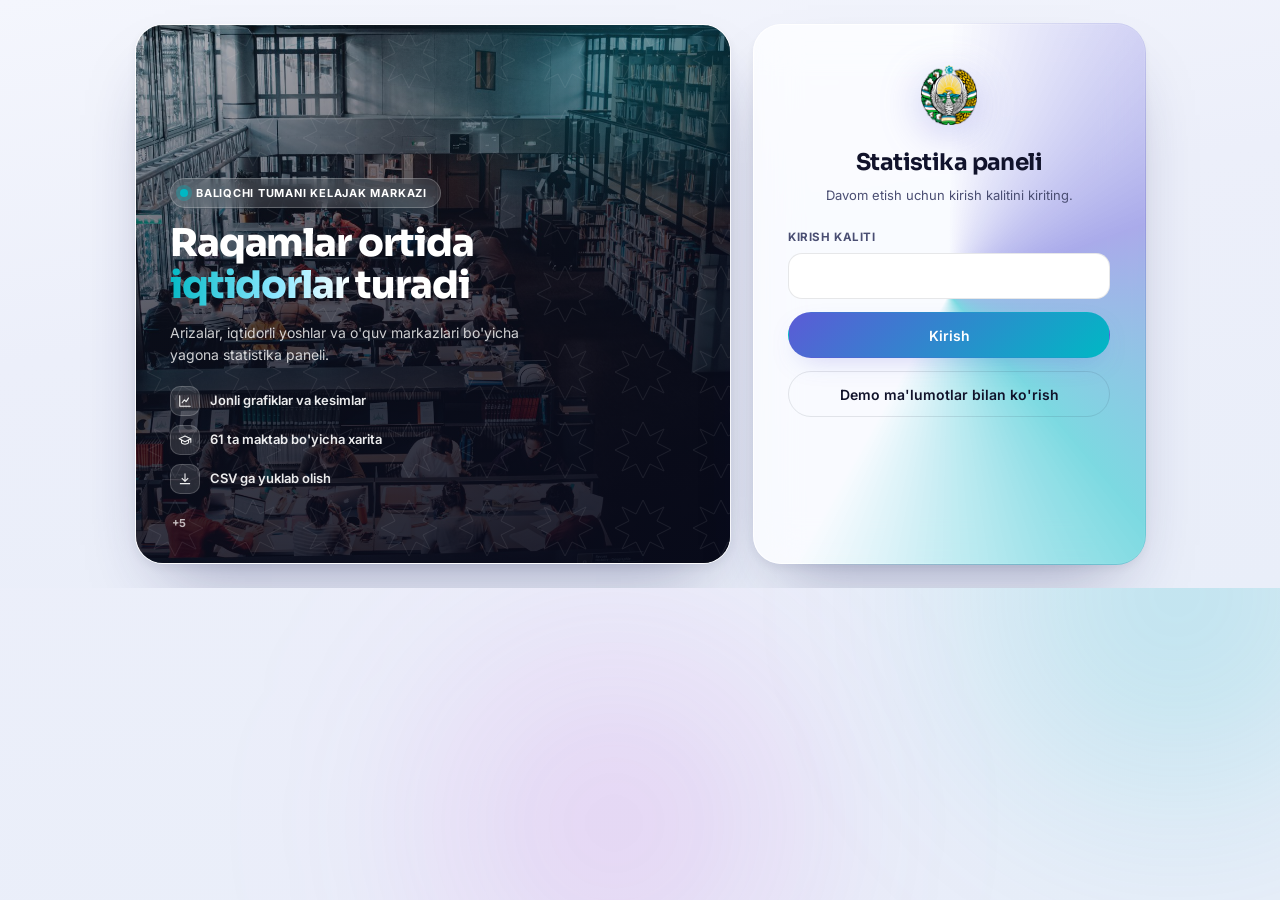
==== commit bac9a7d6: "feat(dashboard): add imagery, school map and record drawer - Split gate screen into a photo panel an" ====
--- a/dashboard.html
+++ b/dashboard.html
@@ -4,10 +4,11 @@
   <meta charset="UTF-8" />
   <meta name="viewport" content="width=device-width, initial-scale=1.0" />
   <meta name="robots" content="noindex, nofollow" />
-  <title>Statistika - Baliqchi tumani hokimligi</title>
+  <title>Statistika - Baliqchi tumani kelajak markazi</title>
 
   <link rel="preconnect" href="https://fonts.googleapis.com" />
   <link rel="preconnect" href="https://fonts.gstatic.com" crossorigin />
+  <link rel="preconnect" href="https://flagcdn.com" crossorigin />
   <link href="https://fonts.googleapis.com/css2?family=Inter:wght@400;500;600;700;800&family=Sora:wght@600;700;800&display=swap" rel="stylesheet" />
 
   <link rel="stylesheet" href="assets/dashboard.css" />
@@ -19,16 +20,62 @@
 
 <!-- ================= KIRISH ================= -->
 <div id="gate" class="gate" hidden>
-  <form id="gate-form" class="gate-card">
-    <img src="assets/emblem-of-uzbekistan.png" alt="" class="gate-emblem" />
-    <h1 class="gate-title">Statistika paneli</h1>
-    <p class="gate-sub">Davom etish uchun kirish kalitini kiriting.</p>
-    <label class="gate-label" for="gate-key">Kirish kaliti</label>
-    <input id="gate-key" type="password" class="gate-input" autocomplete="current-password" required />
-    <p id="gate-error" class="gate-error" hidden>Kalit noto'g'ri.</p>
-    <button type="submit" class="btn btn-primary gate-btn">Kirish</button>
-    <button type="button" id="gate-demo" class="btn btn-ghost gate-btn">Demo ma'lumotlar bilan ko'rish</button>
-  </form>
+  <div class="gate-shell">
+
+    <!-- Chap taraf: rasm va loyiha haqida -->
+    <aside class="gate-visual">
+      <img class="gate-photo" src="assets/edu-library-hall.jpg" alt="Kutubxonada o'qiyotgan talabalar" />
+      <span class="gate-veil" aria-hidden="true"></span>
+      <span class="gate-grain" aria-hidden="true"></span>
+
+      <div class="gate-copy">
+        <span class="gate-kicker">
+          <span class="gate-live" aria-hidden="true"></span>
+          Baliqchi tumani kelajak markazi
+        </span>
+        <h2 class="gate-head">Raqamlar ortida<br /><em>iqtidorlar</em> turadi</h2>
+        <p class="gate-lead">
+          Arizalar, iqtidorli yoshlar va o'quv markazlari bo'yicha yagona statistika paneli.
+        </p>
+
+        <ul class="gate-points">
+          <li>
+            <svg viewBox="0 0 24 24" aria-hidden="true"><path d="M3 3v18h18"/><path d="M7 15l4-5 3 3 4-6"/></svg>
+            Jonli grafiklar va kesimlar
+          </li>
+          <li>
+            <svg viewBox="0 0 24 24" aria-hidden="true"><path d="M22 10v6M2 10l10-5 10 5-10 5z"/><path d="M6 12v5c3 3 9 3 12 0v-5"/></svg>
+            61 ta maktab bo'yicha xarita
+          </li>
+          <li>
+            <svg viewBox="0 0 24 24" aria-hidden="true"><path d="M12 3v12M7 11l5 5 5-5M4 20h16"/></svg>
+            CSV ga yuklab olish
+          </li>
+        </ul>
+
+        <div class="gate-flags" aria-hidden="true">
+          <img src="https://flagcdn.com/w40/gb.png" srcset="https://flagcdn.com/w80/gb.png 2x" alt="" data-media="gate" loading="lazy" />
+          <img src="https://flagcdn.com/w40/de.png" srcset="https://flagcdn.com/w80/de.png 2x" alt="" data-media="gate" loading="lazy" />
+          <img src="https://flagcdn.com/w40/kr.png" srcset="https://flagcdn.com/w80/kr.png 2x" alt="" data-media="gate" loading="lazy" />
+          <img src="https://flagcdn.com/w40/jp.png" srcset="https://flagcdn.com/w80/jp.png 2x" alt="" data-media="gate" loading="lazy" />
+          <img src="https://flagcdn.com/w40/tr.png" srcset="https://flagcdn.com/w80/tr.png 2x" alt="" data-media="gate" loading="lazy" />
+          <span class="gate-flags-more">+5</span>
+        </div>
+      </div>
+    </aside>
+
+    <!-- O'ng taraf: kirish -->
+    <form id="gate-form" class="gate-card">
+      <img src="assets/emblem-of-uzbekistan.png" alt="" class="gate-emblem" />
+      <h1 class="gate-title">Statistika paneli</h1>
+      <p class="gate-sub">Davom etish uchun kirish kalitini kiriting.</p>
+      <label class="gate-label" for="gate-key">Kirish kaliti</label>
+      <input id="gate-key" type="password" class="gate-input" autocomplete="current-password" required />
+      <p id="gate-error" class="gate-error" hidden>Kalit noto'g'ri.</p>
+      <button type="submit" class="btn btn-primary gate-btn">Kirish</button>
+      <button type="button" id="gate-demo" class="btn btn-ghost gate-btn">Demo ma'lumotlar bilan ko'rish</button>
+    </form>
+  </div>
 </div>
 
 <!-- ================= PANEL ================= -->
@@ -39,7 +86,7 @@
       <a class="brand" href="index.html">
         <img src="assets/emblem-of-uzbekistan.png" alt="" class="brand-emblem" />
         <span class="brand-text">
-          <span class="brand-name">Baliqchi tumani hokimligi</span>
+          <span class="brand-name">Baliqchi tumani kelajak markazi</span>
           <span class="brand-sub">Statistika paneli</span>
         </span>
       </a>
@@ -139,6 +186,9 @@
 
       <button id="f-reset" class="btn btn-ghost btn-reset" hidden>Tozalash</button>
     </div>
+
+    <!-- Grafikdan qo'yilgan filtrlar shu yerda ko'rinadi -->
+    <div id="active-filters" class="shell active-filters" hidden></div>
   </div>
 
   <main class="shell main">
@@ -185,6 +235,11 @@
 
       <section class="hero-row" aria-label="Asosiy ko'rsatkichlar">
         <div class="hero-card">
+          <div class="hero-art" aria-hidden="true">
+            <img id="hero-photo" src="assets/yoshlar-rasmi.jpg" alt="" decoding="async" />
+            <span class="hero-veil"></span>
+            <span class="hero-rings"></span>
+          </div>
           <div class="hero-head">
             <p id="hero-label" class="hero-label">Jami</p>
             <span id="hero-chip" class="chip-stat" hidden></span>
@@ -242,6 +297,20 @@
   </main>
 </div>
 
+<!-- ================= YOZUV KARTASI ================= -->
+<div id="detail" class="detail" hidden>
+  <div id="detail-backdrop" class="detail-backdrop"></div>
+  <aside class="detail-panel" role="dialog" aria-modal="true" aria-labelledby="detail-title">
+    <header class="detail-head">
+      <h2 id="detail-title" class="detail-title">Yozuv kartasi</h2>
+      <button id="detail-close" class="btn btn-ghost btn-icon" aria-label="Yopish">
+        <svg viewBox="0 0 24 24" aria-hidden="true"><path d="M18 6 6 18M6 6l12 12"/></svg>
+      </button>
+    </header>
+    <div id="detail-content" class="detail-content"></div>
+  </aside>
+</div>
+
 <div id="tooltip" class="tooltip" role="status" aria-live="polite" hidden></div>
 
 <script src="assets/dashboard.js"></script>
--- a/assets/dashboard.css
+++ b/assets/dashboard.css
@@ -1016,3 +1016,561 @@
   .topbar, .filterbar, .card-head-actions, .pager, .btn { display: none !important; }
   .card, .stat-card, .hero-card { box-shadow: none; border: 1px solid #ddd; backdrop-filter: none; background: #fff; }
 }
+
+/* ============================================================
+   ===== QO'SHIMCHA QATLAM: rasm, xarita va yozuv kartasi =====
+   ============================================================ */
+
+/* Yuklanmagan tashqi rasm o'rnini zaxira egallaydi */
+[data-broken] { display: none !important; }
+
+/* ------------------------------------------------------------
+   1. KIRISH EKRANI - rasm bilan ikki panelli
+   ------------------------------------------------------------ */
+
+.gate-shell {
+  display: grid;
+  grid-template-columns: minmax(0, 1fr) 392px;
+  gap: 22px;
+  width: 100%;
+  max-width: 1010px;
+  align-items: stretch;
+}
+
+.gate-visual {
+  position: relative;
+  min-height: 540px;
+  border-radius: 28px;
+  overflow: hidden;
+  border: 1px solid var(--glass-edge);
+  box-shadow: var(--shadow-lg);
+  animation: gate-in 620ms var(--ease-spring) both;
+}
+
+.gate-photo {
+  position: absolute; inset: 0;
+  width: 100%; height: 100%;
+  object-fit: cover;
+  object-position: 58% 45%;
+  transform: scale(1.06);
+  animation: gate-pan 26s ease-in-out infinite alternate;
+}
+@keyframes gate-pan {
+  from { transform: scale(1.06) translate3d(0, 0, 0); }
+  to   { transform: scale(1.16) translate3d(-2.5%, -2%, 0); }
+}
+
+.gate-veil {
+  position: absolute; inset: 0;
+  background:
+    radial-gradient(ellipse 70% 50% at 85% 8%, var(--aurora-2), transparent 62%),
+    linear-gradient(162deg,
+      rgba(8, 10, 26, .30) 0%,
+      rgba(8, 10, 26, .72) 46%,
+      rgba(8, 10, 26, .94) 100%);
+}
+
+/* O'zbek sakkiz qirrali yulduz naqshi */
+.gate-grain {
+  position: absolute; inset: 0;
+  background-image: url("data:image/svg+xml,%3Csvg xmlns='http://www.w3.org/2000/svg' width='78' height='78' viewBox='0 0 78 78'%3E%3Cg fill='none' stroke='%23ffffff' stroke-width='1'%3E%3Cpath d='M39 7 46 21 60 14 53 28 67 35 53 42 60 56 46 49 39 63 32 49 18 56 25 42 11 35 25 28 18 14 32 21Z'/%3E%3C/g%3E%3C/svg%3E");
+  background-size: 78px 78px;
+  opacity: .08;
+}
+
+.gate-copy {
+  position: relative;
+  height: 100%;
+  display: flex; flex-direction: column; justify-content: flex-end;
+  gap: 15px;
+  padding: 36px 34px 32px;
+  color: #fff;
+}
+
+.gate-kicker {
+  display: inline-flex; align-items: center; gap: 8px;
+  align-self: flex-start;
+  padding: 6px 13px 6px 9px;
+  border-radius: 999px;
+  background: rgba(255, 255, 255, .13);
+  border: 1px solid rgba(255, 255, 255, .22);
+  backdrop-filter: blur(8px);
+  font-size: 11px; font-weight: 700;
+  letter-spacing: .07em; text-transform: uppercase;
+}
+.gate-live {
+  width: 8px; height: 8px; border-radius: 50%;
+  background: var(--accent-2);
+  box-shadow: 0 0 0 4px color-mix(in srgb, var(--accent-2) 30%, transparent);
+  animation: gate-pulse 2.2s ease-in-out infinite;
+}
+@keyframes gate-pulse {
+  0%, 100% { box-shadow: 0 0 0 4px color-mix(in srgb, var(--accent-2) 30%, transparent); }
+  50%      { box-shadow: 0 0 0 9px color-mix(in srgb, var(--accent-2) 6%, transparent); }
+}
+
+.gate-head {
+  margin: 0;
+  font-family: var(--font-display);
+  font-size: clamp(26px, 3.1vw, 38px);
+  font-weight: 800; letter-spacing: -.03em; line-height: 1.1;
+}
+.gate-head em {
+  font-style: normal;
+  background: linear-gradient(100deg, var(--accent-2), #8de8ff 60%, #fff);
+  -webkit-background-clip: text; background-clip: text; color: transparent;
+}
+.gate-lead {
+  margin: 0;
+  max-width: 44ch;
+  font-size: 14px; line-height: 1.6;
+  color: rgba(255, 255, 255, .80);
+}
+
+.gate-points { margin: 4px 0 0; padding: 0; list-style: none; display: grid; gap: 9px; }
+.gate-points li {
+  display: flex; align-items: center; gap: 10px;
+  font-size: 13px; font-weight: 600;
+  color: rgba(255, 255, 255, .92);
+}
+.gate-points svg {
+  width: 30px; height: 30px; flex: none; padding: 7px;
+  border-radius: 10px;
+  background: rgba(255, 255, 255, .13);
+  border: 1px solid rgba(255, 255, 255, .18);
+  fill: none; stroke: currentColor; stroke-width: 1.9;
+  stroke-linecap: round; stroke-linejoin: round;
+}
+
+.gate-flags { display: flex; align-items: center; gap: 7px; margin-top: 6px; }
+.gate-flags img {
+  width: 28px; height: 20px; object-fit: cover;
+  border-radius: 4px;
+  box-shadow: 0 0 0 1px rgba(255, 255, 255, .3), 0 4px 10px -4px rgba(0, 0, 0, .8);
+}
+.gate-flags-more {
+  font-size: 11px; font-weight: 700;
+  color: rgba(255, 255, 255, .7);
+  padding-left: 2px;
+}
+
+@media (max-width: 920px) {
+  .gate-shell { grid-template-columns: minmax(0, 1fr); max-width: 420px; }
+  .gate-visual { display: none; }
+}
+
+/* ------------------------------------------------------------
+   2. HERO KARTASIDAGI RASM
+   ------------------------------------------------------------ */
+
+.hero-art {
+  position: absolute;
+  inset: 0 0 0 auto;
+  width: 62%;
+  overflow: hidden;
+  border-radius: inherit;
+  pointer-events: none;
+  -webkit-mask-image: linear-gradient(90deg, transparent 2%, #000 62%);
+  mask-image: linear-gradient(90deg, transparent 2%, #000 62%);
+}
+.hero-art img {
+  width: 100%; height: 100%;
+  object-fit: cover; object-position: 52% 38%;
+  opacity: .26;
+  transform: scale(1.03);
+}
+.hero-veil {
+  position: absolute; inset: 0;
+  background: linear-gradient(135deg,
+    color-mix(in srgb, var(--accent) 26%, transparent),
+    transparent 58%);
+}
+.hero-rings {
+  position: absolute;
+  right: -46px; bottom: -46px;
+  width: 190px; height: 190px;
+  border-radius: 50%;
+  border: 1px solid color-mix(in srgb, var(--accent-2) 55%, transparent);
+  box-shadow:
+    0 0 0 18px color-mix(in srgb, var(--accent-2) 10%, transparent),
+    0 0 0 36px color-mix(in srgb, var(--accent-2) 5%, transparent);
+  animation: hero-ring 6s ease-in-out infinite;
+}
+@keyframes hero-ring {
+  0%, 100% { transform: scale(1); opacity: .85; }
+  50%      { transform: scale(1.06); opacity: .45; }
+}
+:root[data-theme="dark"] .hero-art img { opacity: .34; }
+@media (prefers-color-scheme: dark) {
+  :root:where(:not([data-theme="light"])) .hero-art img { opacity: .34; }
+}
+
+/* ------------------------------------------------------------
+   3. GRAFIKDAN FILTRGA
+   ------------------------------------------------------------ */
+
+.mark-hit.is-pickable { cursor: pointer; }
+.legend-item.is-pickable {
+  cursor: pointer;
+  font: inherit;
+  text-align: left;
+  background: none;
+  border: 1px solid transparent;
+  border-radius: 9px;
+  padding: 3px 7px;
+  margin: -3px -7px;
+  transition: background 160ms, border-color 160ms;
+}
+.legend-item.is-pickable:hover { background: var(--surface-3); border-color: var(--border); }
+.legend-item.is-picked { border-color: var(--accent); background: var(--accent-wash); }
+
+.legend-logo {
+  width: 26px; height: 15px; flex: none;
+  object-fit: contain;
+  border-radius: 3px;
+  background: #fff;
+  padding: 1px;
+}
+
+.bar-icon { border-radius: 3px; }
+
+/* ------------------------------------------------------------
+   4. MAKTABLAR XARITASI
+   ------------------------------------------------------------ */
+
+.school-grid {
+  display: grid;
+  grid-template-columns: repeat(auto-fill, minmax(50px, 1fr));
+  gap: 7px;
+}
+
+.school-tile {
+  position: relative;
+  aspect-ratio: 1 / .86;
+  display: flex; flex-direction: column;
+  align-items: center; justify-content: center; gap: 1px;
+  padding: 0;
+  font: inherit;
+  color: var(--text-primary);
+  background: var(--surface-3);
+  border: 1px solid var(--border);
+  border-radius: 11px;
+  overflow: hidden;
+  cursor: default;
+  transition: transform 180ms var(--ease-spring), border-color 180ms, box-shadow 200ms;
+}
+.school-tile::before {
+  content: "";
+  position: absolute; inset: 0;
+  background: linear-gradient(145deg, var(--series-1), var(--accent-2));
+  opacity: calc(var(--heat, 0) * .68);
+  transition: opacity 320ms var(--ease-out);
+}
+.school-tile.is-empty { opacity: .45; }
+.school-tile .st-n {
+  position: relative;
+  font-family: var(--font-display);
+  font-size: 13px; font-weight: 700; line-height: 1;
+  letter-spacing: -.02em;
+}
+.school-tile .st-v {
+  position: relative;
+  font-size: 10px; font-weight: 700;
+  color: var(--text-secondary);
+  font-variant-numeric: tabular-nums;
+}
+.school-tile.is-pickable { cursor: pointer; }
+.school-tile.is-pickable:hover,
+.school-tile:focus-visible {
+  transform: translateY(-2px) scale(1.06);
+  border-color: var(--accent);
+  box-shadow: var(--shadow-glow);
+  outline: none;
+  z-index: 2;
+}
+.school-tile.is-picked {
+  border-color: var(--accent);
+  box-shadow: 0 0 0 2px var(--accent-wash), var(--shadow-glow);
+}
+
+.school-scale {
+  display: flex; align-items: center; gap: 9px;
+  margin-top: 14px;
+  font-size: 11px; font-weight: 600;
+  color: var(--text-muted);
+}
+.school-scale .ss-bar {
+  flex: 1; height: 7px; max-width: 220px;
+  border-radius: 999px;
+  background: linear-gradient(90deg,
+    color-mix(in srgb, var(--series-1) 12%, var(--surface-3)),
+    var(--series-1) 65%, var(--accent-2));
+}
+
+/* ------------------------------------------------------------
+   5. JADVAL QATORI -> YOZUV KARTASI
+   ------------------------------------------------------------ */
+
+.data-table tbody tr.row-open { cursor: pointer; }
+.data-table tbody tr.row-open:focus-visible {
+  outline: 2px solid var(--accent);
+  outline-offset: -2px;
+}
+
+.logo-chip {
+  position: relative;
+  width: var(--chip-size, 28px);
+  height: var(--chip-size, 28px);
+}
+.logo-chip .logo-mono { position: relative; font-size: calc(var(--chip-size, 28px) * .4); }
+.logo-chip img {
+  position: absolute; inset: 0;
+  width: 100%; height: 100%;
+  object-fit: cover;
+  border-radius: inherit;
+}
+
+/* ------------------------------------------------------------
+   6. YOZUV KARTASI (o'ng panel)
+   ------------------------------------------------------------ */
+
+.detail { position: fixed; inset: 0; z-index: 90; }
+
+.detail-backdrop {
+  position: absolute; inset: 0;
+  background: rgba(6, 8, 22, .52);
+  backdrop-filter: blur(3px);
+  opacity: 0;
+  transition: opacity 220ms var(--ease-out);
+}
+.detail.is-open .detail-backdrop { opacity: 1; }
+
+.detail-panel {
+  position: absolute;
+  top: 0; right: 0; bottom: 0;
+  width: min(428px, 100%);
+  display: flex; flex-direction: column;
+  background: var(--surface-raised);
+  border-left: 1px solid var(--border);
+  box-shadow: var(--shadow-lg);
+  transform: translateX(102%);
+  transition: transform 260ms var(--ease-out);
+}
+.detail.is-open .detail-panel { transform: none; }
+
+.detail-head {
+  display: flex; align-items: center; justify-content: space-between;
+  gap: 10px;
+  padding: 16px 16px 14px 20px;
+  border-bottom: 1px solid var(--border);
+}
+.detail-title {
+  margin: 0;
+  font-family: var(--font-display);
+  font-size: 15px; font-weight: 700; letter-spacing: -.01em;
+}
+.detail-content { flex: 1; overflow-y: auto; }
+
+.dt-body { padding: 20px; display: grid; gap: 18px; }
+
+.dt-head { display: flex; align-items: center; gap: 13px; }
+.dt-avatar {
+  width: 54px; height: 54px; flex: none;
+  display: grid; place-items: center;
+  border-radius: 17px;
+  font-family: var(--font-display);
+  font-size: 18px; font-weight: 800; color: #fff;
+  background: linear-gradient(135deg, var(--accent), var(--accent-2));
+  box-shadow: 0 10px 24px -10px var(--accent-glow);
+}
+.dt-head-text { min-width: 0; }
+.dt-head-text h3 {
+  margin: 0;
+  font-family: var(--font-display);
+  font-size: 16px; font-weight: 700; letter-spacing: -.02em;
+  line-height: 1.25;
+  word-break: break-word;
+}
+.dt-head-text p { margin: 4px 0 0; font-size: 12.5px; color: var(--text-secondary); }
+
+.dt-cert {
+  display: flex; align-items: center; gap: 16px;
+  padding: 16px;
+  border-radius: 18px;
+  background: var(--surface-3);
+  border: 1px solid var(--border);
+}
+.dt-gauge { position: relative; width: 84px; height: 84px; flex: none; }
+.dt-gauge svg { width: 100%; height: 100%; }
+.dt-gauge-val {
+  position: absolute; inset: 0;
+  display: grid; place-content: center; text-align: center; line-height: 1;
+}
+.dt-gauge-val b {
+  font-family: var(--font-display);
+  font-size: 19px; font-weight: 800; letter-spacing: -.04em;
+}
+.dt-gauge-val i {
+  display: block; margin-top: 4px;
+  font-style: normal; font-size: 8.5px; font-weight: 700;
+  letter-spacing: .1em; color: var(--text-muted);
+}
+.dt-cert-side { display: grid; gap: 6px; min-width: 0; }
+.dt-cert-logo {
+  width: 62px; height: 34px; object-fit: contain;
+  background: #fff; border-radius: 8px; padding: 3px;
+}
+.dt-cert-type { font-family: var(--font-display); font-size: 14px; font-weight: 700; }
+.dt-cert-date { font-size: 12px; color: var(--text-secondary); }
+.dt-tag {
+  justify-self: start;
+  padding: 3px 10px;
+  border-radius: 999px;
+  font-size: 10.5px; font-weight: 800;
+  letter-spacing: .04em; text-transform: uppercase;
+  color: var(--good);
+  background: color-mix(in srgb, var(--good) 14%, transparent);
+  border: 1px solid color-mix(in srgb, var(--good) 34%, transparent);
+}
+
+.dt-rows { display: grid; gap: 2px; }
+.dt-row {
+  display: flex; align-items: center; gap: 12px;
+  padding: 9px 2px;
+  border-bottom: 1px solid var(--border);
+}
+.dt-row:last-child { border-bottom: none; }
+.dt-ic {
+  position: relative;
+  width: 32px; height: 32px; flex: none;
+  display: grid; place-items: center;
+  border-radius: 10px;
+  overflow: hidden;
+  background: var(--surface-3);
+  border: 1px solid var(--border);
+  color: var(--accent);
+}
+.dt-ic svg { width: 16px; height: 16px; }
+.dt-ic img {
+  position: absolute; inset: 0;
+  width: 100%; height: 100%; object-fit: cover;
+}
+.dt-ic:has(img:not([data-broken])) svg { display: none; }
+.dt-text { display: grid; gap: 1px; min-width: 0; }
+.dt-text span { font-size: 11px; font-weight: 700; letter-spacing: .04em; text-transform: uppercase; color: var(--text-muted); }
+.dt-text b { font-size: 13.5px; font-weight: 600; word-break: break-word; }
+
+.dt-stats { display: grid; grid-template-columns: repeat(3, 1fr); gap: 9px; }
+.dt-stat {
+  padding: 12px;
+  border-radius: 14px;
+  background: var(--surface-3);
+  border: 1px solid var(--border);
+  text-align: center;
+}
+.dt-stat b {
+  display: block;
+  font-family: var(--font-display);
+  font-size: 20px; font-weight: 800; letter-spacing: -.03em;
+  font-variant-numeric: tabular-nums;
+}
+.dt-stat span { display: block; margin-top: 3px; font-size: 10.5px; font-weight: 700; letter-spacing: .04em; text-transform: uppercase; color: var(--text-muted); }
+
+.dt-sec {
+  margin: 0 0 10px;
+  font-size: 11px; font-weight: 800;
+  letter-spacing: .08em; text-transform: uppercase;
+  color: var(--text-muted);
+}
+.dt-clubs { display: block; }
+.dt-club { margin-bottom: 11px; }
+.dt-club-top { display: flex; justify-content: space-between; gap: 10px; font-size: 12.5px; margin-bottom: 5px; }
+.dt-club-top b { font-variant-numeric: tabular-nums; }
+.dt-club-bar { height: 6px; border-radius: 999px; background: var(--surface-3); overflow: hidden; }
+.dt-club-bar b {
+  display: block; height: 100%;
+  border-radius: 999px;
+  background: linear-gradient(90deg, var(--series-3), var(--accent-2));
+}
+
+@media (max-width: 620px) {
+  .detail-panel {
+    top: auto; left: 0; right: 0; bottom: 0;
+    width: 100%; max-height: 86vh;
+    border-left: none;
+    border-top: 1px solid var(--border);
+    border-radius: 24px 24px 0 0;
+    transform: translateY(102%);
+  }
+}
+
+@media (prefers-reduced-motion: reduce) {
+  .gate-photo, .hero-rings, .gate-live { animation: none !important; }
+  .school-tile.is-pickable:hover { transform: none; }
+}
+
+/* ------------------------------------------------------------
+   7. FAOL FILTRLAR LENTASI
+   ------------------------------------------------------------ */
+
+.active-filters {
+  display: flex; flex-wrap: wrap; align-items: center; gap: 8px;
+  padding-bottom: 14px;
+  margin-top: -4px;
+  animation: af-in 260ms var(--ease-out) both;
+}
+@keyframes af-in {
+  from { opacity: 0; transform: translateY(-5px); }
+  to   { opacity: 1; transform: none; }
+}
+
+.af-cap {
+  font-size: 11px; font-weight: 800;
+  letter-spacing: .07em; text-transform: uppercase;
+  color: var(--text-muted);
+}
+
+.af-chip {
+  display: inline-flex; align-items: center; gap: 7px;
+  height: 28px; padding: 0 8px 0 11px;
+  font: inherit; font-size: 12px;
+  color: var(--text-primary);
+  background: var(--accent-wash);
+  border: 1px solid color-mix(in srgb, var(--accent) 38%, transparent);
+  border-radius: 999px;
+  cursor: pointer;
+  transition: background 160ms, border-color 160ms, transform 160ms var(--ease-spring);
+  animation: af-in 220ms var(--ease-out) both;
+}
+.af-chip:hover { background: color-mix(in srgb, var(--accent) 22%, transparent); transform: translateY(-1px); }
+.af-chip:focus-visible { outline: 2px solid var(--accent); outline-offset: 2px; }
+.af-key { color: var(--text-secondary); font-weight: 600; }
+.af-chip b { font-weight: 700; }
+.af-x {
+  width: 15px; height: 15px; flex: none;
+  padding: 2px;
+  border-radius: 50%;
+  background: color-mix(in srgb, var(--accent) 26%, transparent);
+  fill: none; stroke: currentColor; stroke-width: 2.8; stroke-linecap: round;
+}
+
+.af-clear {
+  font: inherit; font-size: 11.5px; font-weight: 700;
+  color: var(--text-secondary);
+  background: none; border: none;
+  padding: 4px 2px;
+  cursor: pointer;
+  text-decoration: underline;
+  text-underline-offset: 3px;
+  text-decoration-color: var(--border-strong);
+}
+.af-clear:hover { color: var(--accent); }
+
+/* ------------------------------------------------------------
+   8. HERO RASMINING ALMASHISHI
+   ------------------------------------------------------------ */
+
+.hero-art img {
+  transition: opacity 320ms var(--ease-out);
+}
+.hero-art img.is-swapping { opacity: 0 !important; }
